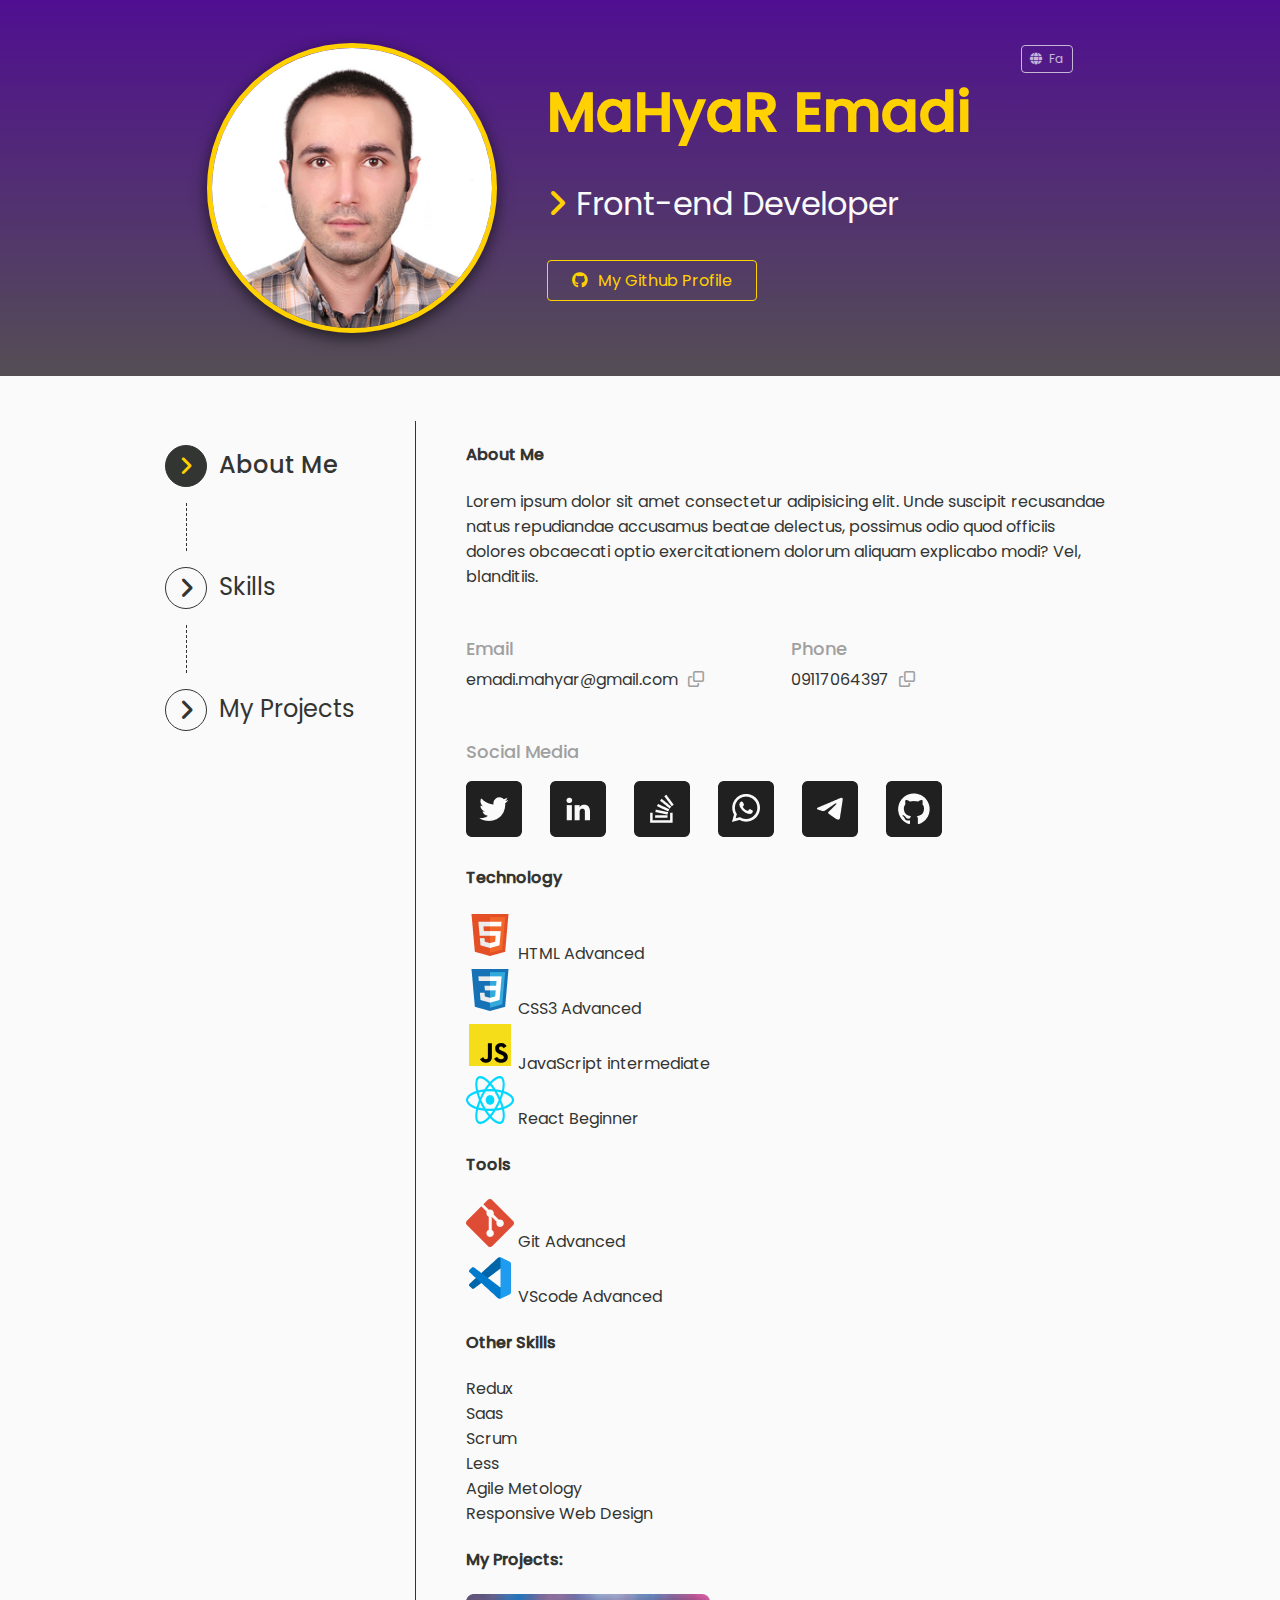
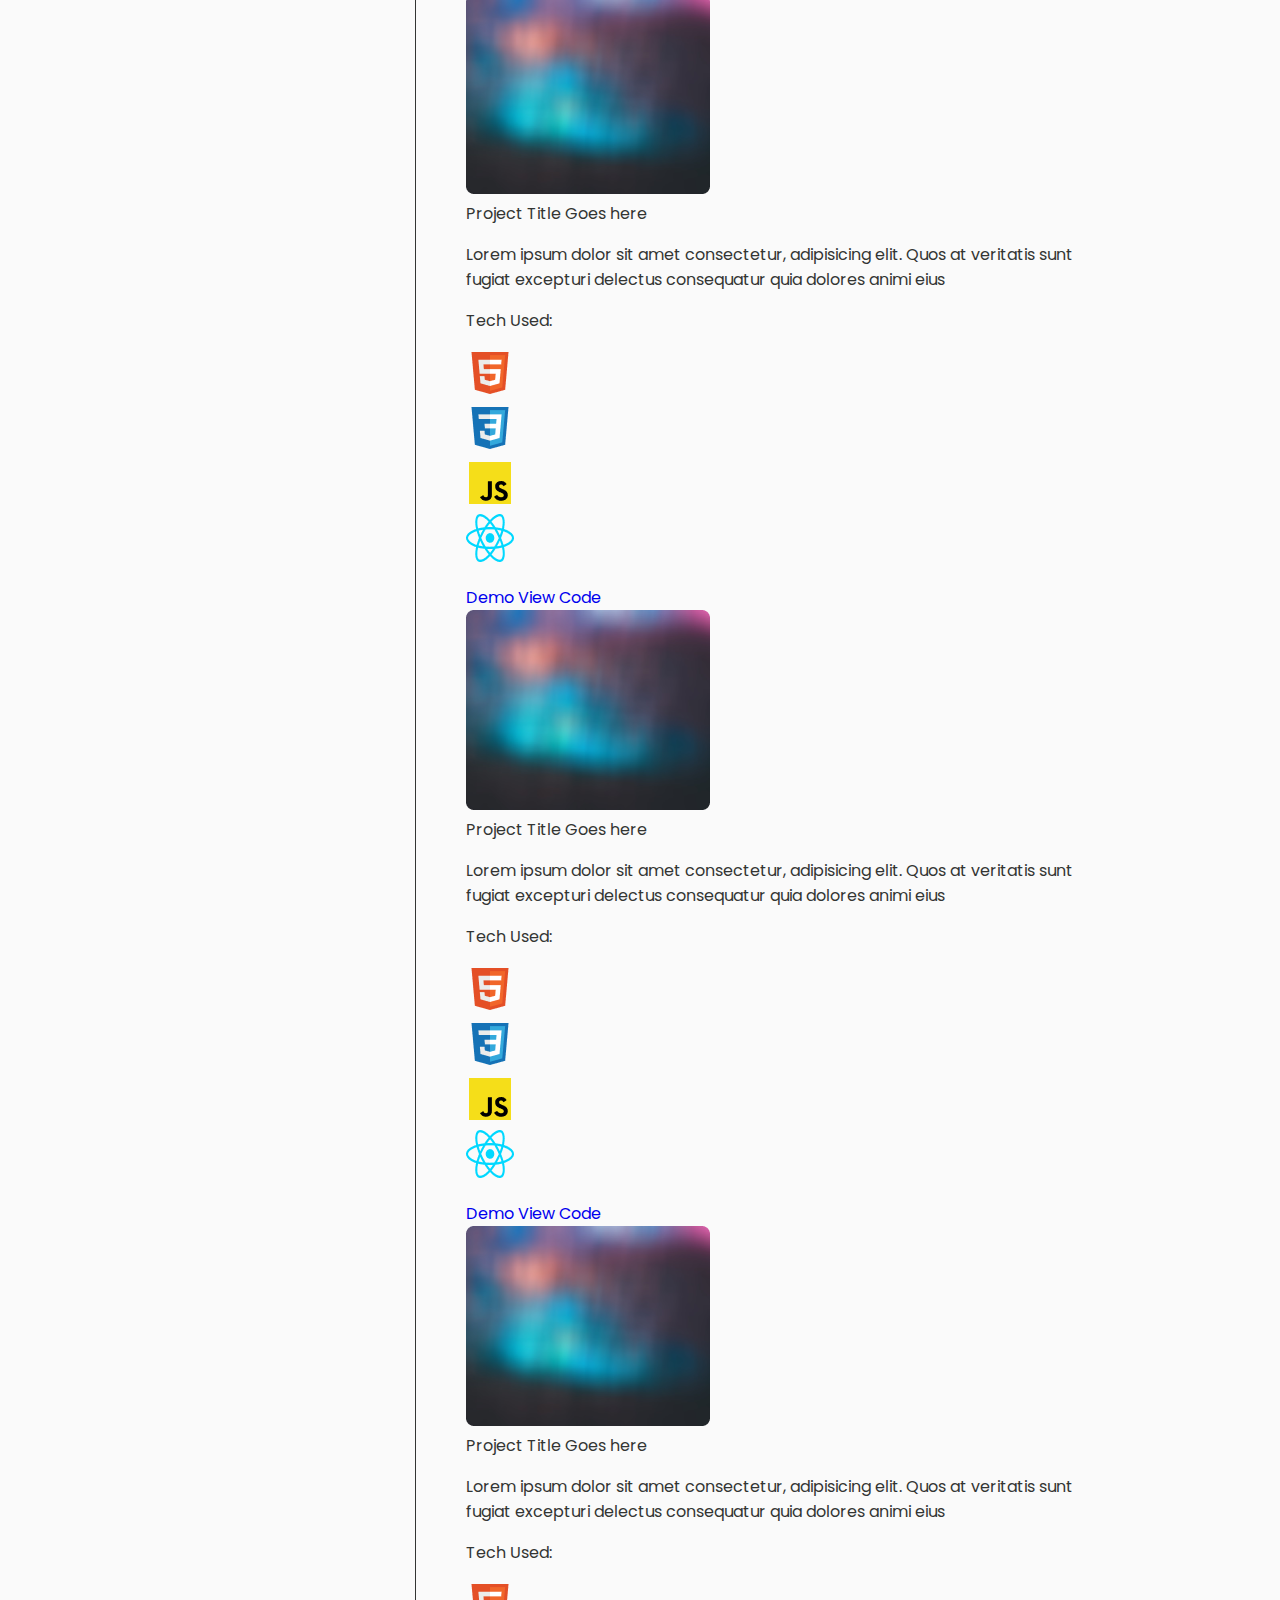
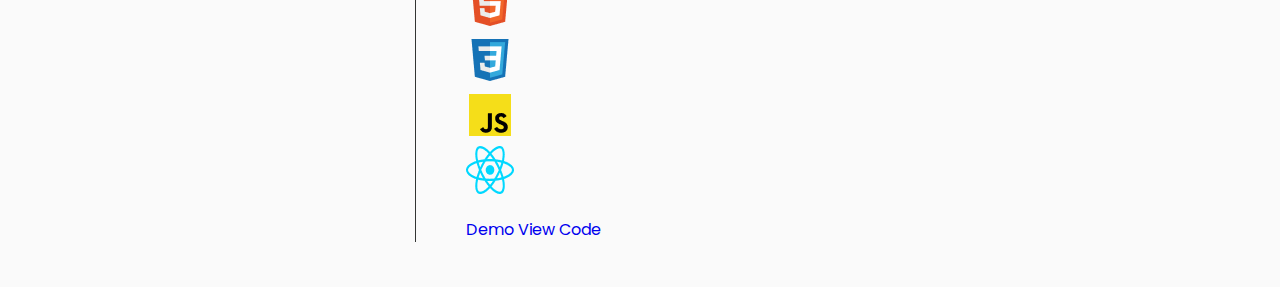
==== index.html @ dabb5ceb "HTML - CSS Training time until About Me" ====
<!DOCTYPE html>
<html lang="en">
  <head>
    <meta charset="UTF-8" />
    <meta name="viewport" content="width=device-width, initial-scale=1.0" />
    <title>MaHyaR Emadi</title>
    <link rel="shortcut icon" href="favicon.ico" type="image/x-icon" />
    <link rel="stylesheet" href="assets/css/style.css" />
    <link rel="stylesheet" href="assets/css/all.min.css" />
  </head>
  <body>
    <!-- Header -->
    <header class="header">
      <img src="assets/Mahyar Emadi.jpg" alt="MaHyaR Emadi" />
      <div class="title">
        <h1>MaHyaR Emadi</h1>
        <h2 class="position">
          <i class="fa-solid fa-angle-right"></i> Front-end Developer
        </h2>
        <a href="https://github.com/MaHyaR-Emadi" target="blank" class="button"
          ><i class="fa-brands fa-github"></i> My Github Profile</a
        >
      </div>
      <a href="fa.html" target="_parent" class="lang"
        ><i class="fa-solid fa-globe"></i> Fa</a
      >
    </header>

    <div class="container">
      <!-- NavBar -->
      <nav>
        <ul>
          <li class="active">
            <span class="marker"> <i class="fa-solid fa-angle-right"></i></span
            >About Me
          </li>
          <li>
            <span class="marker"> <i class="fa-solid fa-angle-right"></i></span
            >Skills
          </li>
          <li>
            <span class="marker"> <i class="fa-solid fa-angle-right"></i></span
            >My Projects
          </li>
        </ul>
      </nav>
      <div class="sections">
        <!-- About Me -->
        <section>
          <h4 id="about-me">About Me</h4>
          <p class="description paragraph">
            Lorem ipsum dolor sit amet consectetur adipisicing elit. Unde
            suscipit recusandae natus repudiandae accusamus beatae delectus,
            possimus odio quod officiis dolores obcaecati optio exercitationem
            dolorum aliquam explicabo modi? Vel, blanditiis.
          </p>

          <div class="contact">
            <div>
              <h5>Email</h5>
              <p>emadi.mahyar@gmail.com<i class="fa-regular fa-clone"></i></p>
            </div>
            <div>
              <h5>Phone</h5>
              <p>09117064397<i class="fa-regular fa-clone"></i></p>
            </div>
          </div>

          <h5>Social Media</h5>
          <ul class="socials">
            <li>
              <a href="#" target="_blank">
                <span class="twitter"></span>
              </a>
            </li>
            <li>
              <a href="#" target="_blank">
                <span class="linkedin"></span>
              </a>
            </li>
            <li>
              <a href="#" target="_blank">
                <span class="stackoverflow"></span>
              </a>
            </li>
            <li>
              <a href="#" target="_blank">
                <span class="whatsapp"></span>
              </a>
            </li>
            <li>
              <a href="#" target="_blank">
                <span class="telegram"></span>
              </a>
            </li>
            <li>
              <a href="#" target="_blank">
                <span class="github"></span>
              </a>
            </li>
          </ul>
        </section>

        <!-- Skills -->
        <section>
          <h4>Technology</h4>
          <ul>
            <li><img src="assets/Icons/Social/html.png" /> HTML Advanced</li>
            <li><img src="assets/Icons/Social/css.png" /> CSS3 Advanced</li>
            <li>
              <img src="assets/Icons/Social/js.png" /> JavaScript intermediate
            </li>
            <li><img src="assets/Icons/Social/react.png" /> React Beginner</li>
          </ul>

          <h4>Tools</h4>
          <ul>
            <li><img src="assets/Icons/Social/git.png" /> Git Advanced</li>
            <li>
              <img src="assets/Icons/Social/vscode.png" /> VScode Advanced
            </li>
          </ul>

          <h4>Other Skills</h4>
          <ul>
            <li>Redux</li>
            <li>Saas</li>
            <li>Scrum</li>
            <li>Less</li>
            <li>Agile Metology</li>
            <li>Responsive Web Design</li>
          </ul>
        </section>

        <!-- My Project -->
        <section>
          <h4>My Projects:</h4>
          <div>
            <img
              src="assets/Icons/Social/placeholder (1).png"
              alt="placeholder"
            />
            <div>Project Title Goes here</div>
            <p>
              Lorem ipsum dolor sit amet consectetur, adipisicing elit. Quos at
              veritatis sunt fugiat excepturi delectus consequatur quia dolores
              animi eius
            </p>
            Tech Used:
            <ul>
              <li><img src="assets/Icons/Social/html.png" alt="html" /></li>
              <li><img src="assets/Icons/Social/css.png" alt="css" /></li>
              <li><img src="assets/Icons/Social/js.png" alt="JavaScript" /></li>
              <li><img src="assets/Icons/Social/react.png" alt="React" /></li>
            </ul>
            <a href="#">Demo</a>
            <a href="#">View Code</a>
          </div>

          <div>
            <img
              src="assets/Icons/Social/placeholder (1).png"
              alt="placeholder"
            />
            <div>Project Title Goes here</div>
            <p>
              Lorem ipsum dolor sit amet consectetur, adipisicing elit. Quos at
              veritatis sunt fugiat excepturi delectus consequatur quia dolores
              animi eius
            </p>
            Tech Used:
            <ul>
              <li><img src="assets/Icons/Social/html.png" alt="html" /></li>
              <li><img src="assets/Icons/Social/css.png" alt="css" /></li>
              <li><img src="assets/Icons/Social/js.png" alt="JavaScript" /></li>
              <li><img src="assets/Icons/Social/react.png" alt="React" /></li>
            </ul>
            <a href="#">Demo</a>
            <a href="#">View Code</a>
          </div>

          <div>
            <img
              src="assets/Icons/Social/placeholder (1).png"
              alt="placeholder"
            />
            <div>Project Title Goes here</div>
            <p>
              Lorem ipsum dolor sit amet consectetur, adipisicing elit. Quos at
              veritatis sunt fugiat excepturi delectus consequatur quia dolores
              animi eius
            </p>
            Tech Used:
            <ul>
              <li><img src="assets/Icons/Social/html.png" alt="html" /></li>
              <li><img src="assets/Icons/Social/css.png" alt="css" /></li>
              <li><img src="assets/Icons/Social/js.png" alt="JavaScript" /></li>
              <li><img src="assets/Icons/Social/react.png" alt="React" /></li>
            </ul>
            <a href="#">Demo</a>
            <a href="#">View Code</a>
          </div>
        </section>
      </div>
    </div>
  </body>
</html>
---- assets/css/style.css ----
/* Globally */

@font-face {
  font-family: "Poppins";
  src: url("/assets/Fonts/WOFF/Poppins-Light.woff") format("woff"),
    url("/assets/Fonts/TTF/Poppins-Light.ttf") format("ttf");
  font-weight: 300;
}

@font-face {
  font-family: "Poppins";
  src: url("/assets/Fonts/WOFF/Poppins-Regular.woff") format("woff"),
    url("/assets/Fonts/TTF/Poppins-Regular.ttf") format("ttf");
  font-weight: 400;
}

@font-face {
  font-family: "Poppins";
  src: url("/assets/Fonts/WOFF/Poppins-Medium.woff") format("woff"),
    url("/assets/Fonts/TTF/Poppins-Medium.ttf") format("ttf");
  font-weight: 500;
}

* {
  font-family: "Poppins", sans-serif;
  box-sizing: border-box;
}

body {
  background-color: #fafafa;
  margin: 0px;
  color: #333533;
}

a {
  text-decoration: none;
}

h2 {
  font-weight: 400;
}

ul {
  list-style: none;
  padding: 0px;
}

h5 {
  margin-bottom: 5px;
  color: #a0a0a0;
  font-weight: 500;
  font-size: 18px;
}

/* Container */

.header,
.container {
  display: flex;
  justify-content: center;
  padding: 45px 0px;
}

/* Header */

.header {
  background-color: #333533;
  height: 376px;
  align-items: center;
  background: linear-gradient(
    180deg,
    rgb(80, 15, 145) 0%,
    rgb(84, 78, 84) 100%
  );
}

.header .title {
  margin: 0px 50px;
  transition: all 0.7s ease-in-out;
}

.header .title h1 {
  font-size: 56px;
  margin: 0px;
  line-height: 1;
  transition: all 0.7s ease-in-out;
}

.header .position {
  color: #fafafa;
  transition: all 0.7s ease-in-out;
  &:hover {
    color: #ffd100;
  }
  font-size: 32px;
  margin: 40px 0px;
}

@keyframes float {
  0% {
    box-shadow: 0 5px 15px 0px rgba(0, 0, 0, 0.6);
    transform: translatey(0px);
  }
  50% {
    box-shadow: 0 25px 15px 0px rgba(0, 0, 0, 0.2);
    transform: translatey(-20px);
  }
  100% {
    box-shadow: 0 5px 15px 0px rgba(0, 0, 0, 0.6);
    transform: translatey(0px);
  }
}

.header .position i,
.header .title h1,
.button,
.button i {
  color: #ffd100;
}

.button {
  border: 1px solid #ffd100;
  border-radius: 4px;
  padding: 8px 24px;
}

.button:hover,
.button:hover i {
  background-color: #ffd100;
  color: #333533;
}

.button i {
  margin-right: 6px;
}

.lang i {
  color: #fafafa;
}

.lang {
  color: #fafafa;
  border: 1px solid #fafafa;
  border-radius: 4px;
  padding: 4px 8px;
  font-size: 12px;
  opacity: 0.7;
  align-self: flex-start;
}

.lang:hover {
  opacity: 1;
}

.lang i {
  margin-right: 4px;
}

.header img {
  width: 290px;
  height: 290px;
  border: 5px #ffd100 solid;
  border-radius: 50%;
  overflow: hidden;
  box-shadow: 0 5px 15px 0px rgba(0, 0, 0, 0.6);
  transform: translatey(0px);
  animation: float 6s ease-in-out infinite;
  img {
    width: 100%;
    height: auto;
  }
}

/* Nav Bar */

nav {
  width: 250px;
  font-size: 24px;
}

nav ul li {
  cursor: pointer;
}

nav ul li .marker {
  width: 42px;
  height: 42px;
  line-height: 42px;
  border: 1px solid #333533;
  border-radius: 50%;
  display: inline-block;
  text-align: center;
  vertical-align: middle;
  margin-right: 12px;
}

nav ul li.active .marker,
nav ul li:hover .marker {
  background-color: #333533;
  color: #ffd100;
  font-size: 22px;
}

nav li.active {
  font-weight: 500;
}

nav ul li:not(:last-child)::after {
  content: "";
  display: block;
  height: 48px;
  border-left: 1px dashed #333533;
  margin: 16px 0px 16px 21px;
}

/* Section */

.sections {
  width: 700px;
  border-left: 1px solid #333533;
  padding-left: 50px;
}

.contact {
  display: flex;
}

.contact div {
  width: 50%;
}

.contact p {
  margin-top: 0;
}

.contact p i {
  margin-left: 10px;
  font-size: 16px;
  color: #a0a0a0;
  cursor: pointer;
}

.contact p i:hover {
  color: #333533;
}

.socials li {
  display: inline-block;
  margin-right: 24px;
}

.socials li a span {
  display: inline-block;
  width: 56px;
  height: 56px;
}

.socials li span.linkedin {
  background-image: url("../Icons/Social/linkedin.png");
}

.socials li:hover span.linkedin {
  background-image: url("../Icons/Social/linkedin-hover.png");
}

.socials li span.twitter {
  background-image: url("../Icons/Social/twitter.png");
}

.socials li:hover span.twitter {
  background-image: url("../Icons/Social/twitter-hover.png");
}

.socials li span.stackoverflow {
  background-image: url("../Icons/Social/stackoverflow.png");
}

.socials li:hover span.stackoverflow {
  background-image: url("../Icons/Social/stackoverflow-hover.png");
}

.socials li span.whatsapp {
  background-image: url("../Icons/Social/whatsapp.png");
}

.socials li:hover span.whatsapp {
  background-image: url("../Icons/Social/whatsapp-hover.png");
}

.socials li span.telegram {
  background-image: url("../Icons/Social/telegram.png");
}

.socials li:hover span.telegram {
  background-image: url("../Icons/Social/telegram-hover.png");
}

.socials li span.github {
background-image: url("../Icons/Social/github.png");
}

.socials li:hover span.github {
  background-image: url("../Icons/Social/github-hover.png");
}
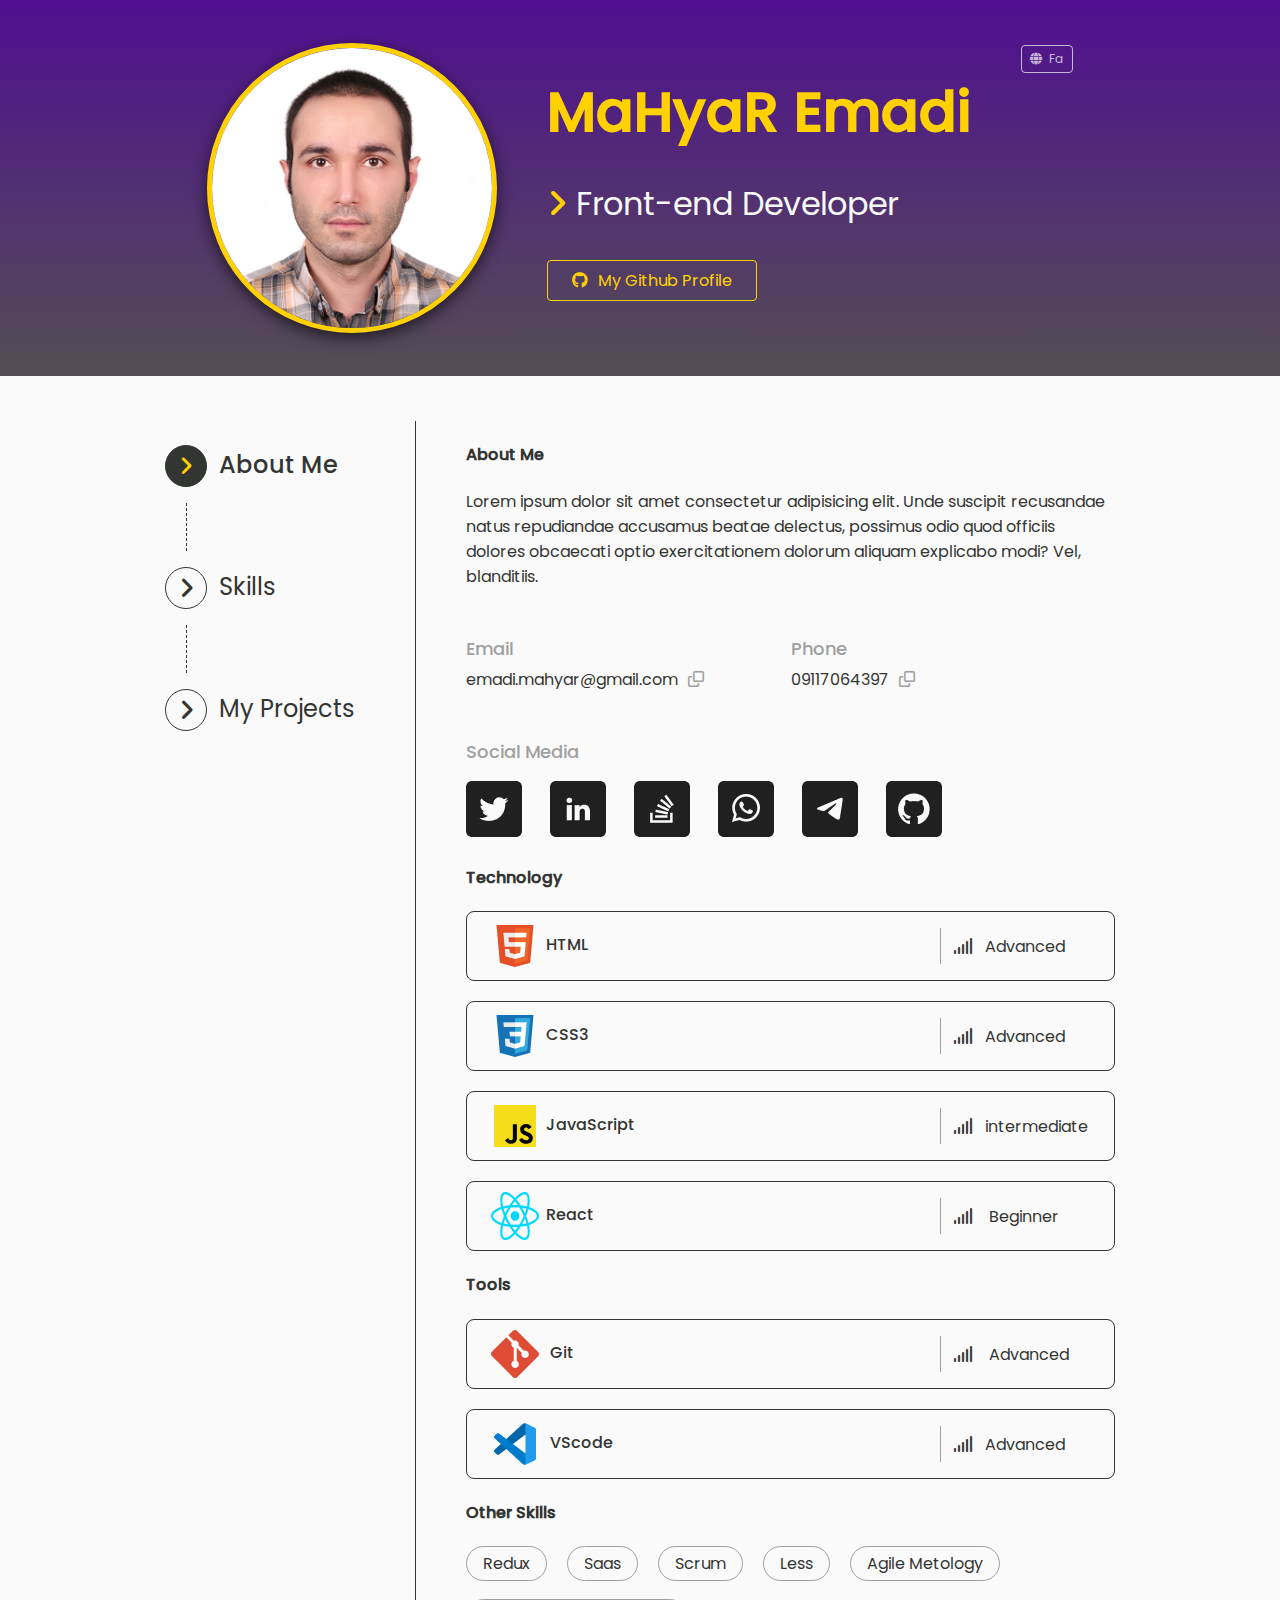
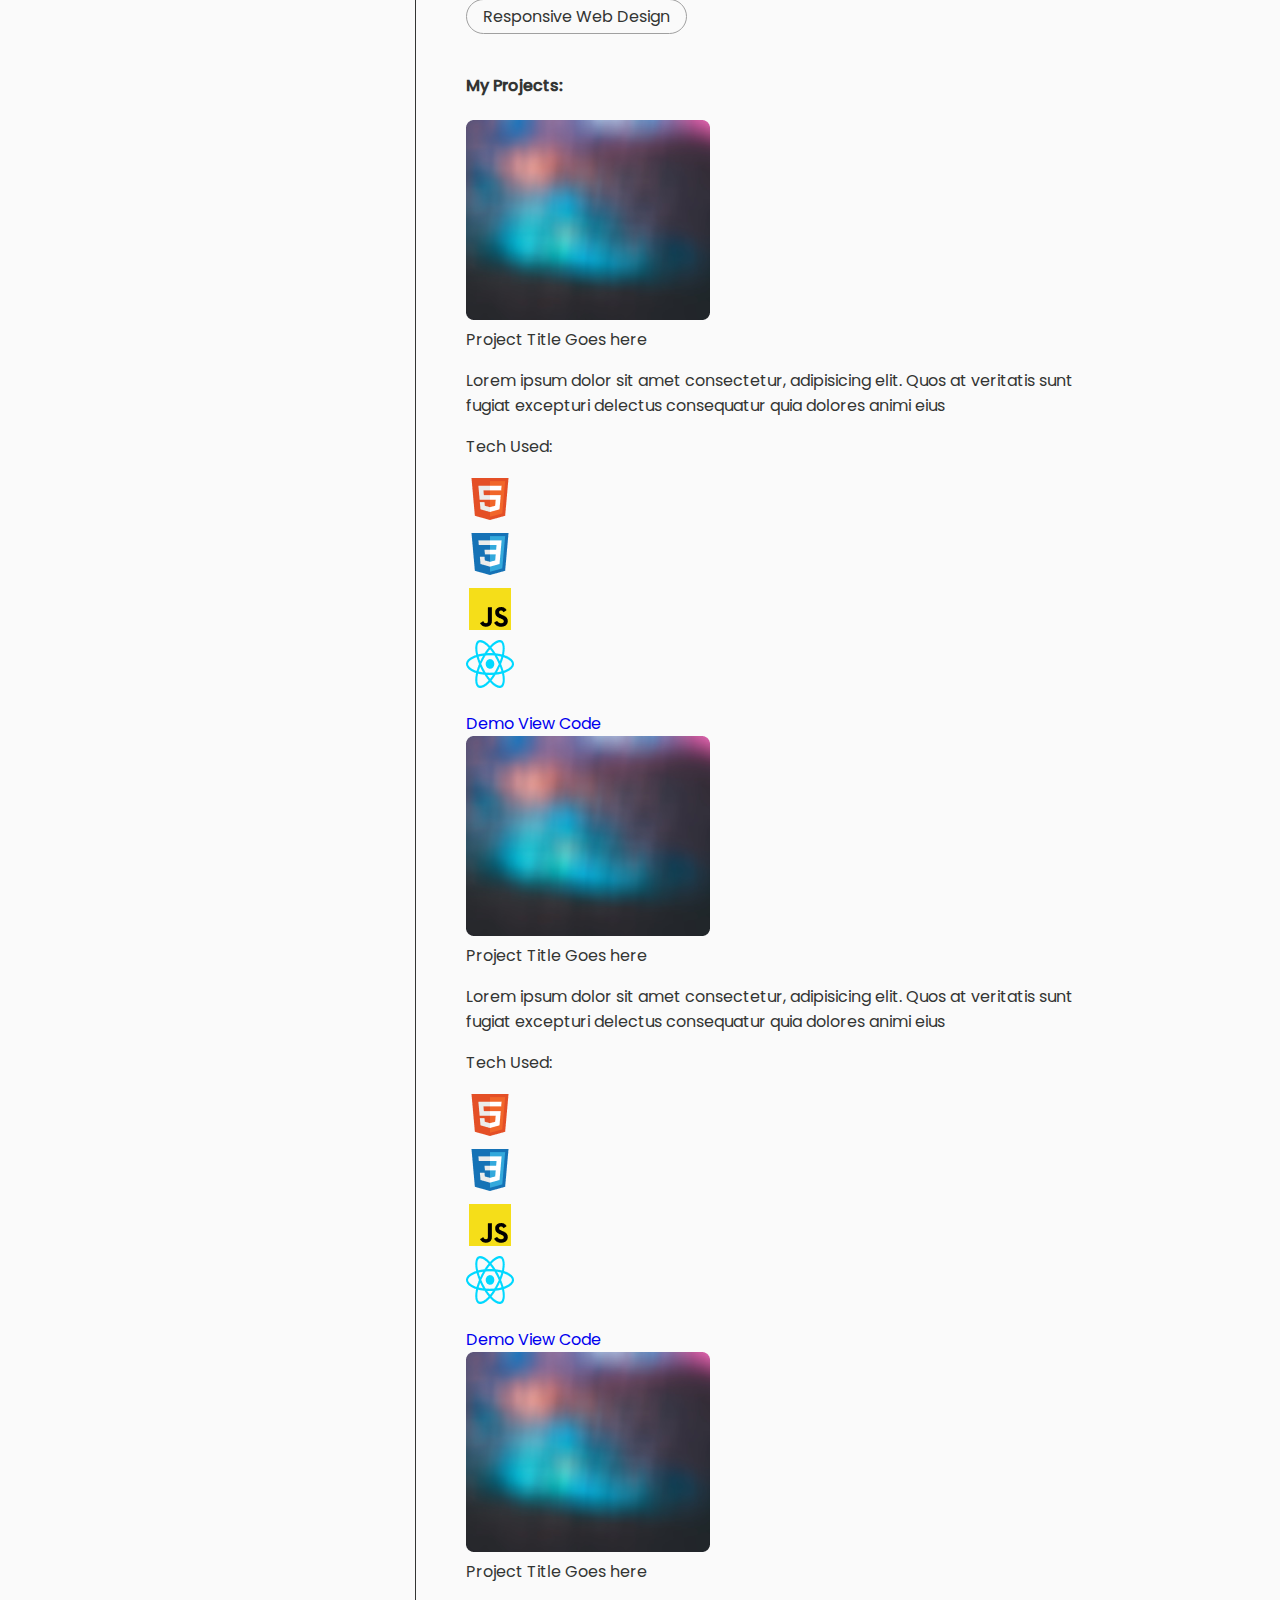
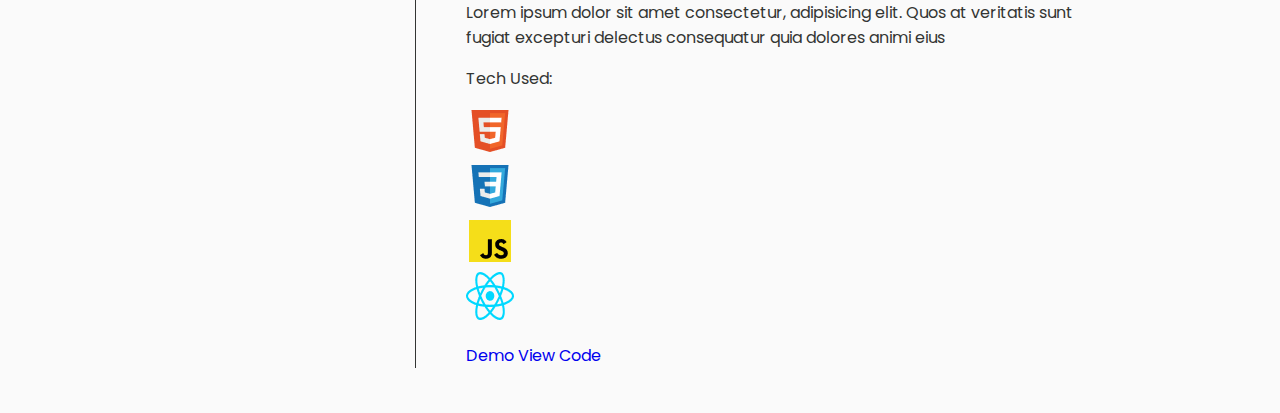
==== commit f2ef1f7c: "Page Skills Done" ====
--- a/index.html
+++ b/index.html
@@ -104,25 +104,58 @@
         <!-- Skills -->
         <section>
           <h4>Technology</h4>
-          <ul>
-            <li><img src="assets/Icons/Social/html.png" /> HTML Advanced</li>
-            <li><img src="assets/Icons/Social/css.png" /> CSS3 Advanced</li>
-            <li>
-              <img src="assets/Icons/Social/js.png" /> JavaScript intermediate
-            </li>
-            <li><img src="assets/Icons/Social/react.png" /> React Beginner</li>
+          <ul class="Skills">
+            <li>
+              <span class="title"
+                ><img src="assets/Icons/Social/html.png" />HTML</span
+              ><span class="tech"
+                ><i class="fa-solid fa-signal"></i>Advanced</span
+              >
+            </li>
+            <li>
+              <span class="title"
+                ><img src="assets/Icons/Social/css.png" />CSS3</span
+              ><span class="tech"
+                ><i class="fa-solid fa-signal"></i>Advanced</span
+              >
+            </li>
+            <li>
+              <span class="title"
+                ><img src="assets/Icons/Social/js.png" />JavaScript</span
+              ><span class="tech">
+                <i class="fa-solid fa-signal"></i>intermediate
+              </span>
+            </li>
+            <li>
+              <span class="title"
+                ><img src="assets/Icons/Social/react.png" />React</span
+              ><span class="tech"
+                ><i class="fa-solid fa-signal"></i> Beginner</span
+              >
+            </li>
           </ul>
 
           <h4>Tools</h4>
-          <ul>
-            <li><img src="assets/Icons/Social/git.png" /> Git Advanced</li>
-            <li>
-              <img src="assets/Icons/Social/vscode.png" /> VScode Advanced
+          <ul class="Skills">
+            <li>
+              <span class="title"
+                ><img src="assets/Icons/Social/git.png" /> Git</span
+              ><span class="tech"
+                ><i class="fa-solid fa-signal"></i> Advanced
+              </span>
+            </li>
+            <li>
+              <span class="title"
+                ><img src="assets/Icons/Social/vscode.png" /> VScode</span
+              >
+              <span class="tech"
+                ><i class="fa-solid fa-signal"></i>Advanced</span
+              >
             </li>
           </ul>
 
           <h4>Other Skills</h4>
-          <ul>
+          <ul class="other-skills">
             <li>Redux</li>
             <li>Saas</li>
             <li>Scrum</li>
--- a/assets/css/style.css
+++ b/assets/css/style.css
@@ -76,24 +76,41 @@
 
 .header .title {
   margin: 0px 50px;
-  transition: all 0.7s ease-in-out;
+  /* transition: all 0.7s ease-in-out; */
+}
+
+@keyframes scaletitle {
+  0% {
+    font-size: 32px;
+  }
+}
+@keyframes scaleposition {
+  0% {
+    font-size: 10px;
+  }
 }
 
 .header .title h1 {
   font-size: 56px;
   margin: 0px;
   line-height: 1;
-  transition: all 0.7s ease-in-out;
+  animation: scaletitle 0.6s ease-in-out;
+  /* transition: all 0.7s ease-in-out; */
 }
 
 .header .position {
   color: #fafafa;
+  animation: scaleposition 0.6s ease-in-out;
   transition: all 0.7s ease-in-out;
-  &:hover {
+  /* &:hover {
     color: #ffd100;
-  }
+  } */
   font-size: 32px;
   margin: 40px 0px;
+}
+
+.header .position:hover {
+  color: #ffd100;
 }
 
 @keyframes float {
@@ -161,14 +178,9 @@
   height: 290px;
   border: 5px #ffd100 solid;
   border-radius: 50%;
-  overflow: hidden;
   box-shadow: 0 5px 15px 0px rgba(0, 0, 0, 0.6);
   transform: translatey(0px);
   animation: float 6s ease-in-out infinite;
-  img {
-    width: 100%;
-    height: auto;
-  }
 }
 
 /* Nav Bar */
@@ -296,9 +308,51 @@
 }
 
 .socials li span.github {
-background-image: url("../Icons/Social/github.png");
+  background-image: url("../Icons/Social/github.png");
 }
 
 .socials li:hover span.github {
   background-image: url("../Icons/Social/github-hover.png");
+}
+
+.Skills li {
+  display: flex;
+  justify-content: space-between;
+  align-items: center;
+  border: 1px solid #333533;
+  border-radius: 8px;
+  margin-bottom: 20px;
+  padding: 10px 24px;
+}
+
+/* .Skills li span {
+  display: flex;
+  align-items: center;
+} */
+
+.Skills li img {
+  vertical-align: middle;
+  margin-right: 7px;
+}
+
+.Skills .title {
+  font-weight: 500;
+}
+
+.Skills li i {
+  padding: 10px 12px;
+  border-left: 1px solid #a0a0a0;
+}
+
+.Skills .tech {
+  width: 150px;
+  height: 36px;
+}
+
+.other-skills li {
+  border: 1px solid #a0a0a0;
+  border-radius: 24px;
+  display: inline-block;
+  padding: 4px 16px;
+  margin: 0px 16px 18px 0px;
 }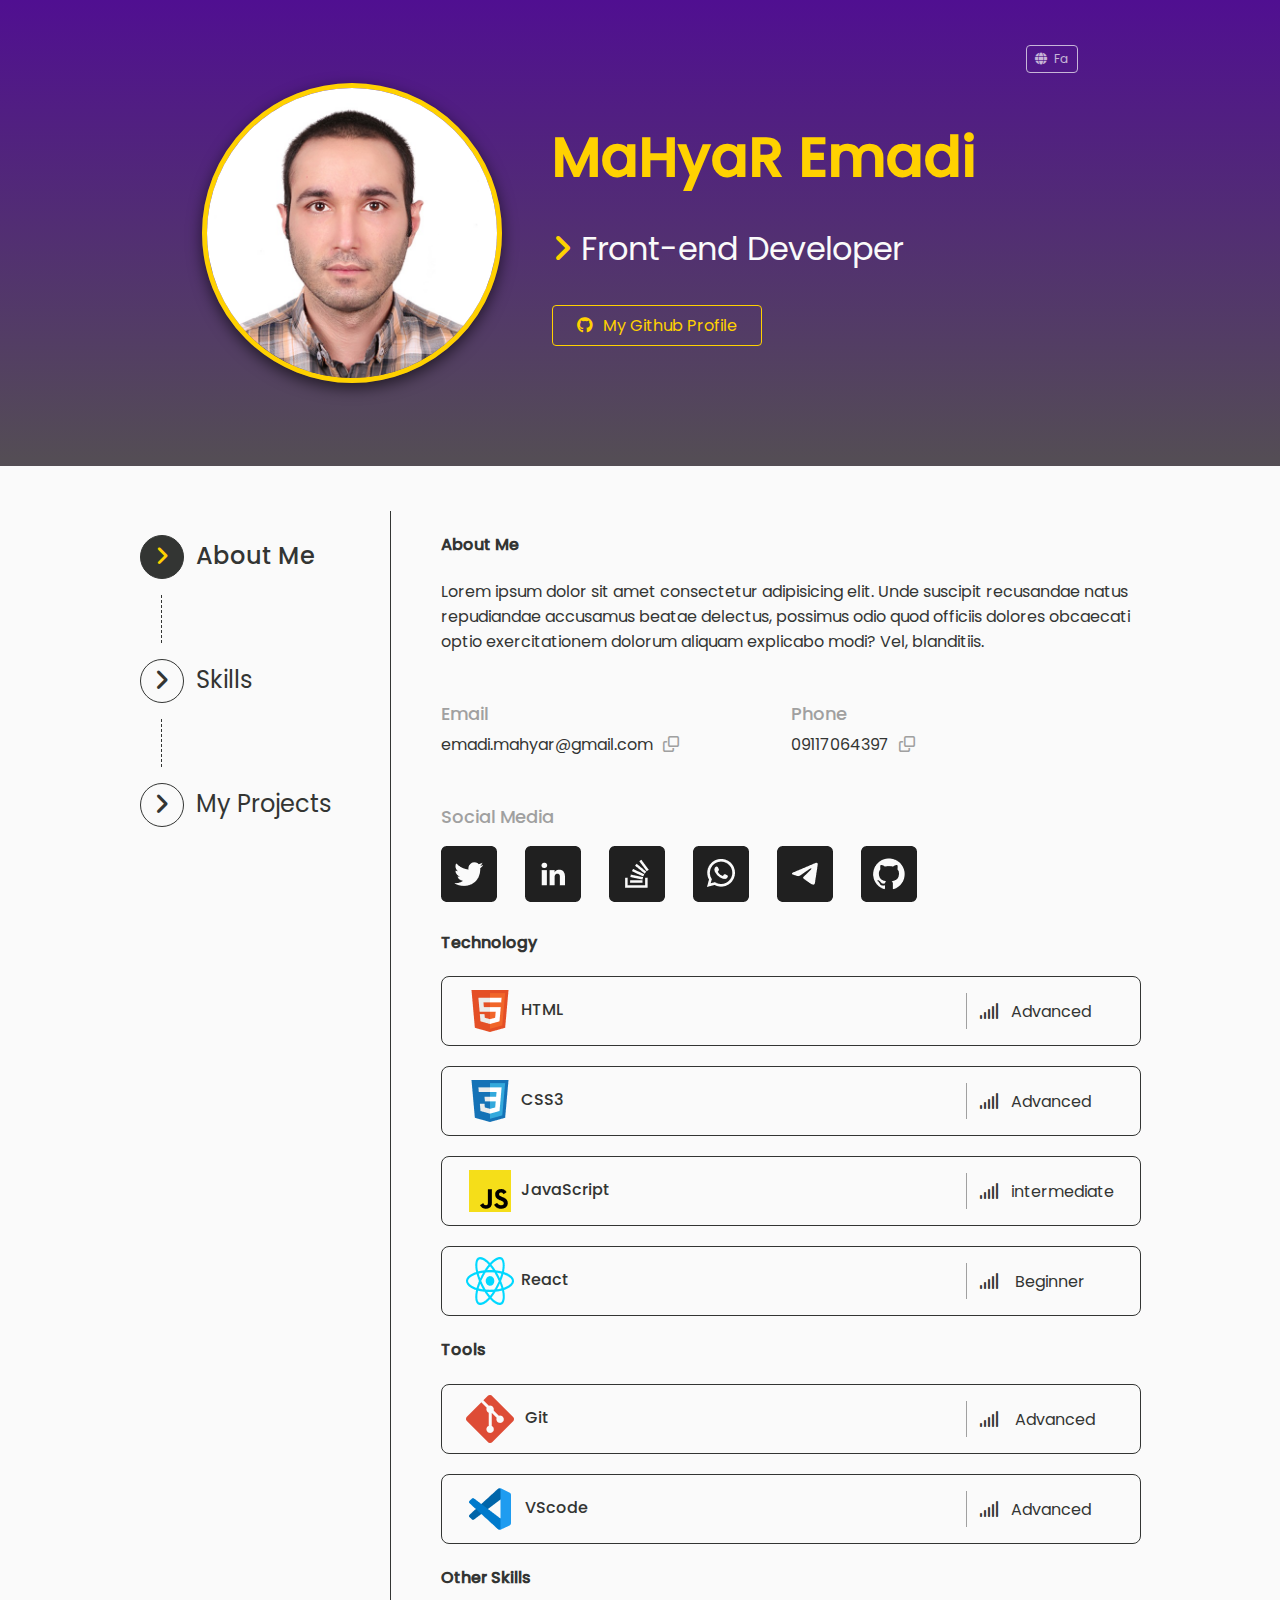
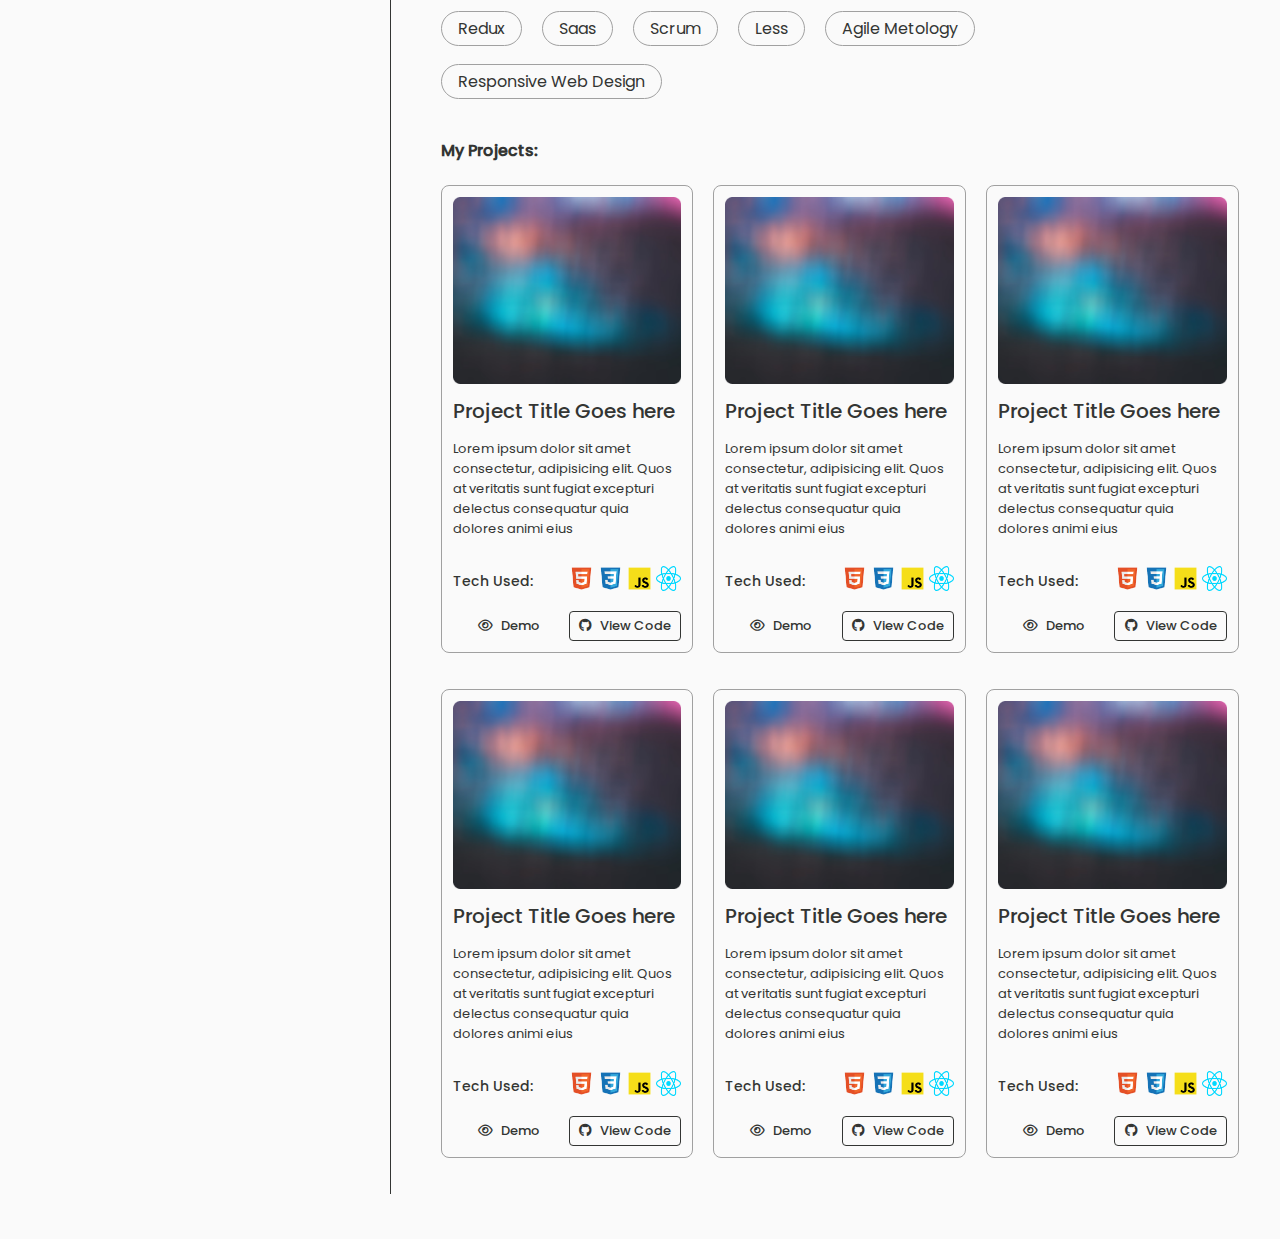
==== commit a52b033a: "section of my project was implemented in the portfolio" ====
--- a/index.html
+++ b/index.html
@@ -166,73 +166,178 @@
         </section>
 
         <!-- My Project -->
-        <section>
+        <section class="width-section">
           <h4>My Projects:</h4>
-          <div>
-            <img
-              src="assets/Icons/Social/placeholder (1).png"
-              alt="placeholder"
-            />
-            <div>Project Title Goes here</div>
-            <p>
-              Lorem ipsum dolor sit amet consectetur, adipisicing elit. Quos at
-              veritatis sunt fugiat excepturi delectus consequatur quia dolores
-              animi eius
-            </p>
-            Tech Used:
-            <ul>
-              <li><img src="assets/Icons/Social/html.png" alt="html" /></li>
-              <li><img src="assets/Icons/Social/css.png" alt="css" /></li>
-              <li><img src="assets/Icons/Social/js.png" alt="JavaScript" /></li>
-              <li><img src="assets/Icons/Social/react.png" alt="React" /></li>
-            </ul>
-            <a href="#">Demo</a>
-            <a href="#">View Code</a>
-          </div>
-
-          <div>
-            <img
-              src="assets/Icons/Social/placeholder (1).png"
-              alt="placeholder"
-            />
-            <div>Project Title Goes here</div>
-            <p>
-              Lorem ipsum dolor sit amet consectetur, adipisicing elit. Quos at
-              veritatis sunt fugiat excepturi delectus consequatur quia dolores
-              animi eius
-            </p>
-            Tech Used:
-            <ul>
-              <li><img src="assets/Icons/Social/html.png" alt="html" /></li>
-              <li><img src="assets/Icons/Social/css.png" alt="css" /></li>
-              <li><img src="assets/Icons/Social/js.png" alt="JavaScript" /></li>
-              <li><img src="assets/Icons/Social/react.png" alt="React" /></li>
-            </ul>
-            <a href="#">Demo</a>
-            <a href="#">View Code</a>
-          </div>
-
-          <div>
-            <img
-              src="assets/Icons/Social/placeholder (1).png"
-              alt="placeholder"
-            />
-            <div>Project Title Goes here</div>
-            <p>
-              Lorem ipsum dolor sit amet consectetur, adipisicing elit. Quos at
-              veritatis sunt fugiat excepturi delectus consequatur quia dolores
-              animi eius
-            </p>
-            Tech Used:
-            <ul>
-              <li><img src="assets/Icons/Social/html.png" alt="html" /></li>
-              <li><img src="assets/Icons/Social/css.png" alt="css" /></li>
-              <li><img src="assets/Icons/Social/js.png" alt="JavaScript" /></li>
-              <li><img src="assets/Icons/Social/react.png" alt="React" /></li>
-            </ul>
-            <a href="#">Demo</a>
-            <a href="#">View Code</a>
-          </div>
+          <div class="projects">
+          <div class="project">
+            <img
+              src="assets/Icons/Social/placeholder (1).png"
+              alt="placeholder"
+            />
+            <h6 class="title">Project Title Goes here</h6>
+            <p class="description">
+              Lorem ipsum dolor sit amet consectetur, adipisicing elit. Quos at
+              veritatis sunt fugiat excepturi delectus consequatur quia dolores
+              animi eius
+            </p>
+            <div class="tech">
+              Tech Used:
+              <ul>
+                <li><img src="assets/Icons/Social/html.png" alt="html" /></li>
+                <li><img src="assets/Icons/Social/css.png" alt="css" /></li>
+                <li>
+                  <img src="assets/Icons/Social/js.png" alt="JavaScript" />
+                </li>
+                <li><img src="assets/Icons/Social/react.png" alt="React" /></li>
+              </ul>
+            </div>
+            <div class="buttons">
+              <a href="#" class="box-button"><i class="fa-regular fa-eye"></i> Demo</a>
+              <a href="#" class="box-button"><i class="fa-brands fa-github"></i> View Code</a>
+            </div>
+          </div>
+
+          <div class="project">
+            <img
+              src="assets/Icons/Social/placeholder (1).png"
+              alt="placeholder"
+            />
+            <h6 class="title">Project Title Goes here</h6>
+            <p class="description">
+              Lorem ipsum dolor sit amet consectetur, adipisicing elit. Quos at
+              veritatis sunt fugiat excepturi delectus consequatur quia dolores
+              animi eius
+            </p>
+            <div class="tech">
+              Tech Used:
+              <ul>
+                <li><img src="assets/Icons/Social/html.png" alt="html" /></li>
+                <li><img src="assets/Icons/Social/css.png" alt="css" /></li>
+                <li>
+                  <img src="assets/Icons/Social/js.png" alt="JavaScript" />
+                </li>
+                <li><img src="assets/Icons/Social/react.png" alt="React" /></li>
+              </ul>
+            </div>
+            <div class="buttons">
+              <a href="#" class="box-button"><i class="fa-regular fa-eye"></i> Demo</a>
+              <a href="#" class="box-button"><i class="fa-brands fa-github"></i> View Code</a>
+            </div>
+          </div>
+          
+          <div class="project">
+            <img
+              src="assets/Icons/Social/placeholder (1).png"
+              alt="placeholder"
+            />
+            <h6 class="title">Project Title Goes here</h6>
+            <p class="description">
+              Lorem ipsum dolor sit amet consectetur, adipisicing elit. Quos at
+              veritatis sunt fugiat excepturi delectus consequatur quia dolores
+              animi eius
+            </p>
+            <div class="tech">
+              Tech Used:
+              <ul>
+                <li><img src="assets/Icons/Social/html.png" alt="html" /></li>
+                <li><img src="assets/Icons/Social/css.png" alt="css" /></li>
+                <li>
+                  <img src="assets/Icons/Social/js.png" alt="JavaScript" />
+                </li>
+                <li><img src="assets/Icons/Social/react.png" alt="React" /></li>
+              </ul>
+            </div>
+            <div class="buttons">
+              <a href="#" class="box-button"><i class="fa-regular fa-eye"></i> Demo</a>
+              <a href="#" class="box-button"><i class="fa-brands fa-github"></i> View Code</a>
+            </div>
+          </div>
+
+          <div class="project">
+            <img
+              src="assets/Icons/Social/placeholder (1).png"
+              alt="placeholder"
+            />
+            <h6 class="title">Project Title Goes here</h6>
+            <p class="description">
+              Lorem ipsum dolor sit amet consectetur, adipisicing elit. Quos at
+              veritatis sunt fugiat excepturi delectus consequatur quia dolores
+              animi eius
+            </p>
+            <div class="tech">
+              Tech Used:
+              <ul>
+                <li><img src="assets/Icons/Social/html.png" alt="html" /></li>
+                <li><img src="assets/Icons/Social/css.png" alt="css" /></li>
+                <li>
+                  <img src="assets/Icons/Social/js.png" alt="JavaScript" />
+                </li>
+                <li><img src="assets/Icons/Social/react.png" alt="React" /></li>
+              </ul>
+            </div>
+            <div class="buttons">
+              <a href="#" class="box-button"><i class="fa-regular fa-eye"></i> Demo</a>
+              <a href="#" class="box-button"><i class="fa-brands fa-github"></i> View Code</a>
+            </div>
+          </div>
+
+          <div class="project">
+            <img
+              src="assets/Icons/Social/placeholder (1).png"
+              alt="placeholder"
+            />
+            <h6 class="title">Project Title Goes here</h6>
+            <p class="description">
+              Lorem ipsum dolor sit amet consectetur, adipisicing elit. Quos at
+              veritatis sunt fugiat excepturi delectus consequatur quia dolores
+              animi eius
+            </p>
+            <div class="tech">
+              Tech Used:
+              <ul>
+                <li><img src="assets/Icons/Social/html.png" alt="html" /></li>
+                <li><img src="assets/Icons/Social/css.png" alt="css" /></li>
+                <li>
+                  <img src="assets/Icons/Social/js.png" alt="JavaScript" />
+                </li>
+                <li><img src="assets/Icons/Social/react.png" alt="React" /></li>
+              </ul>
+            </div>
+            <div class="buttons">
+              <a href="#" class="box-button"><i class="fa-regular fa-eye"></i> Demo</a>
+              <a href="#" class="box-button"><i class="fa-brands fa-github"></i> View Code</a>
+            </div>
+          </div>
+          
+          <div class="project">
+            <img
+              src="assets/Icons/Social/placeholder (1).png"
+              alt="placeholder"
+            />
+            <h6 class="title">Project Title Goes here</h6>
+            <p class="description">
+              Lorem ipsum dolor sit amet consectetur, adipisicing elit. Quos at
+              veritatis sunt fugiat excepturi delectus consequatur quia dolores
+              animi eius
+            </p>
+            <div class="tech">
+              Tech Used:
+              <ul>
+                <li><img src="assets/Icons/Social/html.png" alt="html" /></li>
+                <li><img src="assets/Icons/Social/css.png" alt="css" /></li>
+                <li>
+                  <img src="assets/Icons/Social/js.png" alt="JavaScript" />
+                </li>
+                <li><img src="assets/Icons/Social/react.png" alt="React" /></li>
+              </ul>
+            </div>
+            <div class="buttons">
+              <a href="#" class="box-button"><i class="fa-regular fa-eye"></i> Demo</a>
+              <a href="#" class="box-button"><i class="fa-brands fa-github"></i> View Code</a>
+            </div>
+          </div>
+          
+        </div>
         </section>
       </div>
     </div>
--- a/assets/css/style.css
+++ b/assets/css/style.css
@@ -23,7 +23,8 @@
 
 * {
   font-family: "Poppins", sans-serif;
-  box-sizing: border-box;
+  /* box-sizing: border-box; */
+  transition: all 0.2s;
 }
 
 body {
@@ -38,6 +39,10 @@
 
 h2 {
   font-weight: 400;
+}
+
+h6 {
+  margin: 0;
 }
 
 ul {
@@ -107,6 +112,10 @@
   } */
   font-size: 32px;
   margin: 40px 0px;
+}
+
+.header .position i {
+  transition: none;
 }
 
 .header .position:hover {
@@ -233,6 +242,10 @@
   padding-left: 50px;
 }
 
+.width-section {
+  width: 880px;
+}
+
 .contact {
   display: flex;
 }
@@ -355,4 +368,85 @@
   display: inline-block;
   padding: 4px 16px;
   margin: 0px 16px 18px 0px;
-}+}
+
+.project {
+  border: 1px solid #a0a0a0;
+  border-radius: 8px;
+  padding: 11px;
+  width: 26%;
+  display: flex;
+  flex-direction: column;
+}
+
+.project .title {
+  font-weight: 500;
+  font-size: 20px;
+  margin-top: 12px;
+}
+
+.project .description {
+  font-size: 13px;
+}
+
+.width-section .tech {
+  display: flex;
+  justify-content: space-between;
+  align-items: center;
+  font-size: 14px;
+  font-weight: 500;
+}
+
+.width-section .tech ul li {
+  display: inline-block;
+}
+
+.width-section .tech ul li img {
+  width: 25px;
+}
+
+.projects {
+  display: flex;
+  flex-wrap: wrap;
+}
+
+.project {
+  margin-bottom: 36px;
+}
+
+.project:not(:last-child) {
+  margin-right: 20px;
+}
+
+.project .buttons {
+  display: flex;
+}
+
+.project .buttons a {
+  width: 50%;
+  color: #333533;
+  font-size: 13px;
+  font-weight: 500;
+  padding: 4px 8px;
+  border-radius: 4px;
+  text-align: center;
+  border: 1px solid transparent;
+}
+
+.project .buttons a:last-child,
+.project .buttons a:hover:first-child {
+  border: 1px solid #333533;
+}
+
+.project .buttons a:last-child {
+  margin-left: 4px;
+}
+
+.project .buttons a:hover:last-child {
+  color: #fafafa;
+  background-color: #333533;
+}
+
+.project .buttons a i {
+  margin-right: 5px;
+}
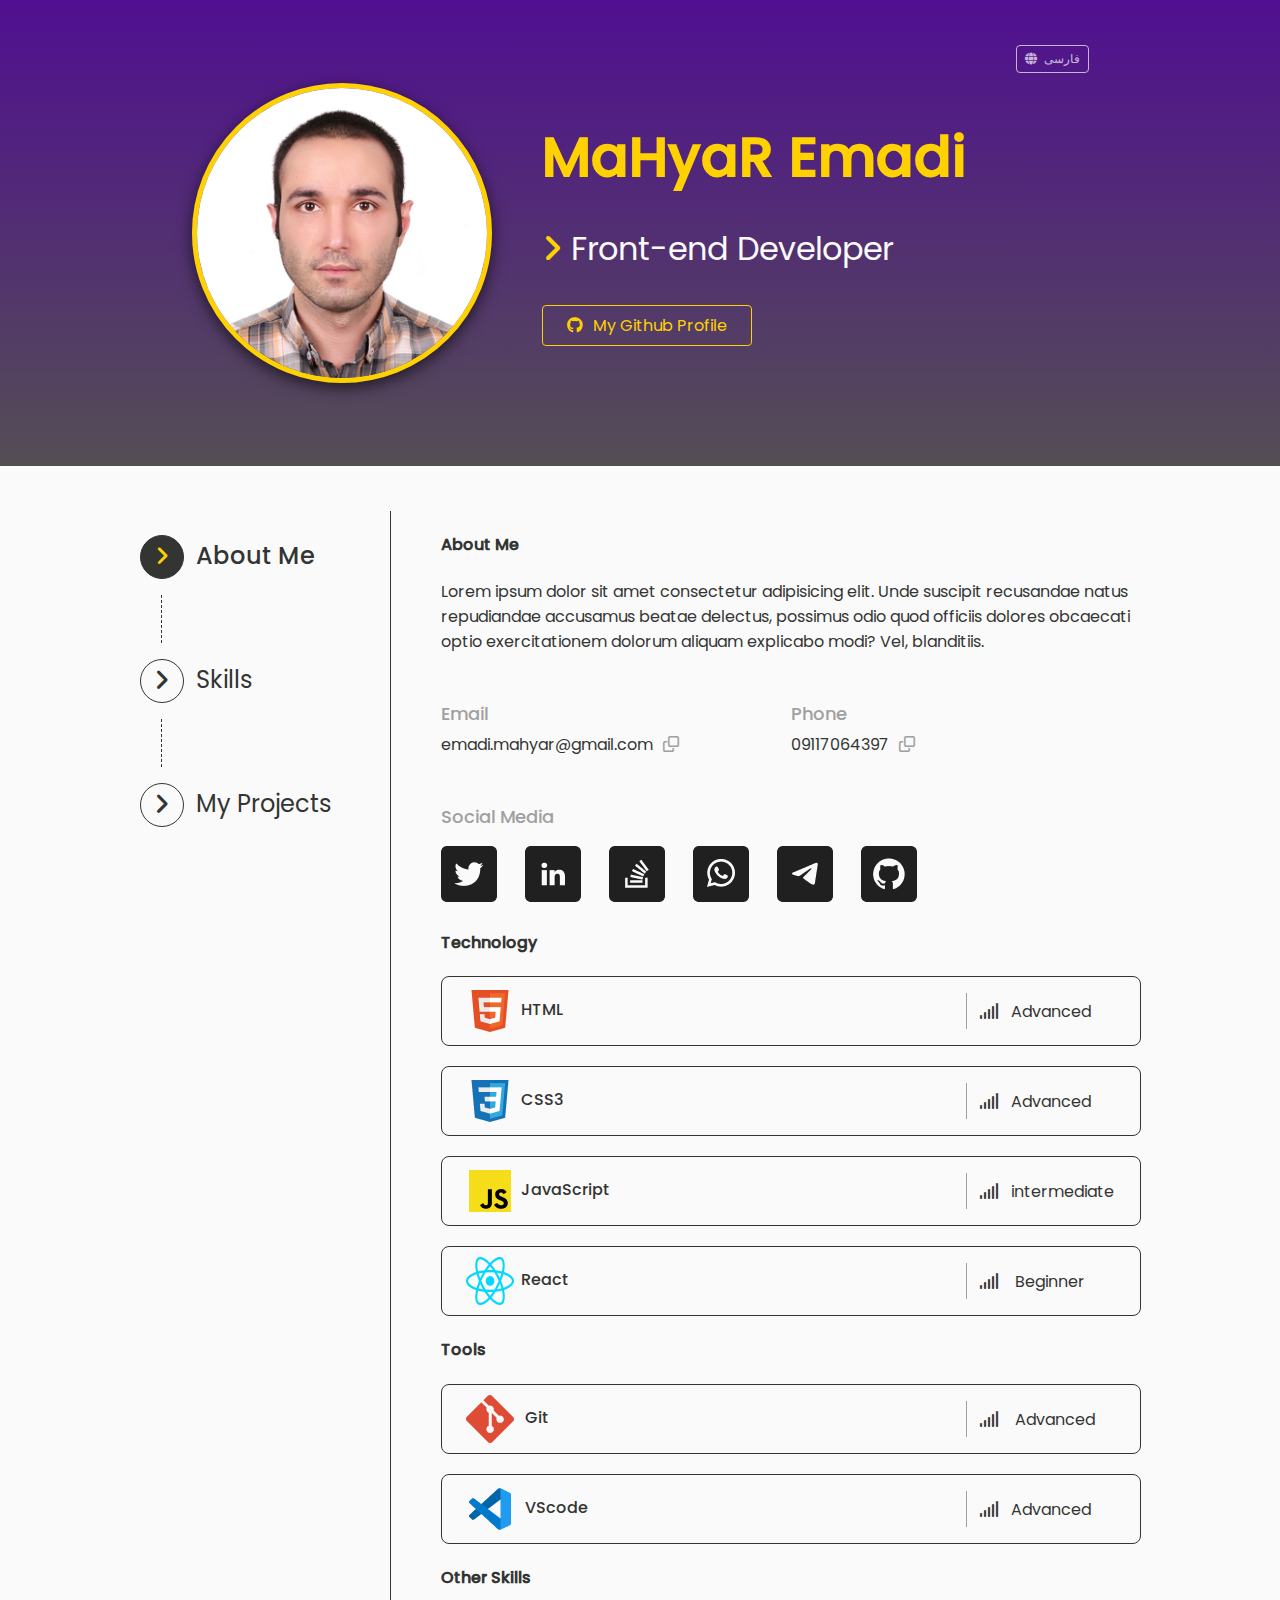
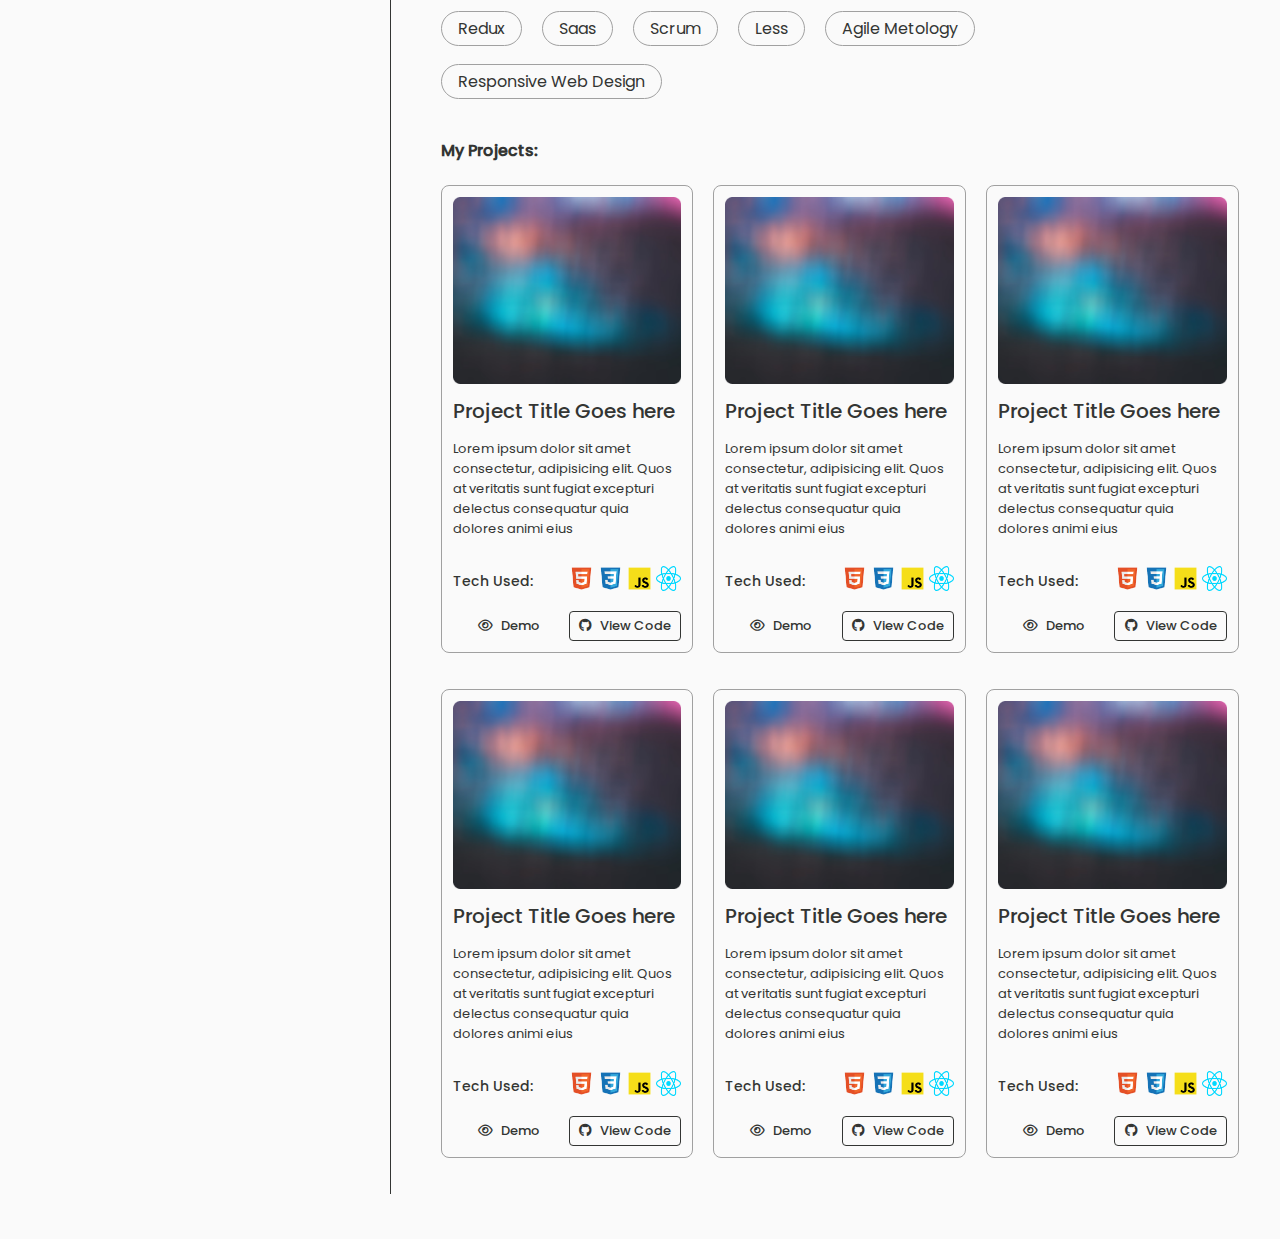
==== commit 08a4beaa: "complete the structure ( farsi version )" ====
--- a/index.html
+++ b/index.html
@@ -1,345 +1,499 @@
+<!-- @format -->
+
 <!DOCTYPE html>
 <html lang="en">
-  <head>
-    <meta charset="UTF-8" />
-    <meta name="viewport" content="width=device-width, initial-scale=1.0" />
-    <title>MaHyaR Emadi</title>
-    <link rel="shortcut icon" href="favicon.ico" type="image/x-icon" />
-    <link rel="stylesheet" href="assets/css/style.css" />
-    <link rel="stylesheet" href="assets/css/all.min.css" />
-  </head>
-  <body>
-    <!-- Header -->
-    <header class="header">
-      <img src="assets/Mahyar Emadi.jpg" alt="MaHyaR Emadi" />
-      <div class="title">
-        <h1>MaHyaR Emadi</h1>
-        <h2 class="position">
-          <i class="fa-solid fa-angle-right"></i> Front-end Developer
-        </h2>
-        <a href="https://github.com/MaHyaR-Emadi" target="blank" class="button"
-          ><i class="fa-brands fa-github"></i> My Github Profile</a
-        >
-      </div>
-      <a href="fa.html" target="_parent" class="lang"
-        ><i class="fa-solid fa-globe"></i> Fa</a
-      >
-    </header>
-
-    <div class="container">
-      <!-- NavBar -->
-      <nav>
-        <ul>
-          <li class="active">
-            <span class="marker"> <i class="fa-solid fa-angle-right"></i></span
-            >About Me
-          </li>
-          <li>
-            <span class="marker"> <i class="fa-solid fa-angle-right"></i></span
-            >Skills
-          </li>
-          <li>
-            <span class="marker"> <i class="fa-solid fa-angle-right"></i></span
-            >My Projects
-          </li>
-        </ul>
-      </nav>
-      <div class="sections">
-        <!-- About Me -->
-        <section>
-          <h4 id="about-me">About Me</h4>
-          <p class="description paragraph">
-            Lorem ipsum dolor sit amet consectetur adipisicing elit. Unde
-            suscipit recusandae natus repudiandae accusamus beatae delectus,
-            possimus odio quod officiis dolores obcaecati optio exercitationem
-            dolorum aliquam explicabo modi? Vel, blanditiis.
-          </p>
-
-          <div class="contact">
-            <div>
-              <h5>Email</h5>
-              <p>emadi.mahyar@gmail.com<i class="fa-regular fa-clone"></i></p>
-            </div>
-            <div>
-              <h5>Phone</h5>
-              <p>09117064397<i class="fa-regular fa-clone"></i></p>
-            </div>
-          </div>
-
-          <h5>Social Media</h5>
-          <ul class="socials">
-            <li>
-              <a href="#" target="_blank">
-                <span class="twitter"></span>
-              </a>
-            </li>
-            <li>
-              <a href="#" target="_blank">
-                <span class="linkedin"></span>
-              </a>
-            </li>
-            <li>
-              <a href="#" target="_blank">
-                <span class="stackoverflow"></span>
-              </a>
-            </li>
-            <li>
-              <a href="#" target="_blank">
-                <span class="whatsapp"></span>
-              </a>
-            </li>
-            <li>
-              <a href="#" target="_blank">
-                <span class="telegram"></span>
-              </a>
-            </li>
-            <li>
-              <a href="#" target="_blank">
-                <span class="github"></span>
-              </a>
-            </li>
-          </ul>
-        </section>
-
-        <!-- Skills -->
-        <section>
-          <h4>Technology</h4>
-          <ul class="Skills">
-            <li>
-              <span class="title"
-                ><img src="assets/Icons/Social/html.png" />HTML</span
-              ><span class="tech"
-                ><i class="fa-solid fa-signal"></i>Advanced</span
-              >
-            </li>
-            <li>
-              <span class="title"
-                ><img src="assets/Icons/Social/css.png" />CSS3</span
-              ><span class="tech"
-                ><i class="fa-solid fa-signal"></i>Advanced</span
-              >
-            </li>
-            <li>
-              <span class="title"
-                ><img src="assets/Icons/Social/js.png" />JavaScript</span
-              ><span class="tech">
-                <i class="fa-solid fa-signal"></i>intermediate
-              </span>
-            </li>
-            <li>
-              <span class="title"
-                ><img src="assets/Icons/Social/react.png" />React</span
-              ><span class="tech"
-                ><i class="fa-solid fa-signal"></i> Beginner</span
-              >
-            </li>
-          </ul>
-
-          <h4>Tools</h4>
-          <ul class="Skills">
-            <li>
-              <span class="title"
-                ><img src="assets/Icons/Social/git.png" /> Git</span
-              ><span class="tech"
-                ><i class="fa-solid fa-signal"></i> Advanced
-              </span>
-            </li>
-            <li>
-              <span class="title"
-                ><img src="assets/Icons/Social/vscode.png" /> VScode</span
-              >
-              <span class="tech"
-                ><i class="fa-solid fa-signal"></i>Advanced</span
-              >
-            </li>
-          </ul>
-
-          <h4>Other Skills</h4>
-          <ul class="other-skills">
-            <li>Redux</li>
-            <li>Saas</li>
-            <li>Scrum</li>
-            <li>Less</li>
-            <li>Agile Metology</li>
-            <li>Responsive Web Design</li>
-          </ul>
-        </section>
-
-        <!-- My Project -->
-        <section class="width-section">
-          <h4>My Projects:</h4>
-          <div class="projects">
-          <div class="project">
-            <img
-              src="assets/Icons/Social/placeholder (1).png"
-              alt="placeholder"
-            />
-            <h6 class="title">Project Title Goes here</h6>
-            <p class="description">
-              Lorem ipsum dolor sit amet consectetur, adipisicing elit. Quos at
-              veritatis sunt fugiat excepturi delectus consequatur quia dolores
-              animi eius
-            </p>
-            <div class="tech">
-              Tech Used:
-              <ul>
-                <li><img src="assets/Icons/Social/html.png" alt="html" /></li>
-                <li><img src="assets/Icons/Social/css.png" alt="css" /></li>
-                <li>
-                  <img src="assets/Icons/Social/js.png" alt="JavaScript" />
-                </li>
-                <li><img src="assets/Icons/Social/react.png" alt="React" /></li>
-              </ul>
-            </div>
-            <div class="buttons">
-              <a href="#" class="box-button"><i class="fa-regular fa-eye"></i> Demo</a>
-              <a href="#" class="box-button"><i class="fa-brands fa-github"></i> View Code</a>
-            </div>
-          </div>
-
-          <div class="project">
-            <img
-              src="assets/Icons/Social/placeholder (1).png"
-              alt="placeholder"
-            />
-            <h6 class="title">Project Title Goes here</h6>
-            <p class="description">
-              Lorem ipsum dolor sit amet consectetur, adipisicing elit. Quos at
-              veritatis sunt fugiat excepturi delectus consequatur quia dolores
-              animi eius
-            </p>
-            <div class="tech">
-              Tech Used:
-              <ul>
-                <li><img src="assets/Icons/Social/html.png" alt="html" /></li>
-                <li><img src="assets/Icons/Social/css.png" alt="css" /></li>
-                <li>
-                  <img src="assets/Icons/Social/js.png" alt="JavaScript" />
-                </li>
-                <li><img src="assets/Icons/Social/react.png" alt="React" /></li>
-              </ul>
-            </div>
-            <div class="buttons">
-              <a href="#" class="box-button"><i class="fa-regular fa-eye"></i> Demo</a>
-              <a href="#" class="box-button"><i class="fa-brands fa-github"></i> View Code</a>
-            </div>
-          </div>
-          
-          <div class="project">
-            <img
-              src="assets/Icons/Social/placeholder (1).png"
-              alt="placeholder"
-            />
-            <h6 class="title">Project Title Goes here</h6>
-            <p class="description">
-              Lorem ipsum dolor sit amet consectetur, adipisicing elit. Quos at
-              veritatis sunt fugiat excepturi delectus consequatur quia dolores
-              animi eius
-            </p>
-            <div class="tech">
-              Tech Used:
-              <ul>
-                <li><img src="assets/Icons/Social/html.png" alt="html" /></li>
-                <li><img src="assets/Icons/Social/css.png" alt="css" /></li>
-                <li>
-                  <img src="assets/Icons/Social/js.png" alt="JavaScript" />
-                </li>
-                <li><img src="assets/Icons/Social/react.png" alt="React" /></li>
-              </ul>
-            </div>
-            <div class="buttons">
-              <a href="#" class="box-button"><i class="fa-regular fa-eye"></i> Demo</a>
-              <a href="#" class="box-button"><i class="fa-brands fa-github"></i> View Code</a>
-            </div>
-          </div>
-
-          <div class="project">
-            <img
-              src="assets/Icons/Social/placeholder (1).png"
-              alt="placeholder"
-            />
-            <h6 class="title">Project Title Goes here</h6>
-            <p class="description">
-              Lorem ipsum dolor sit amet consectetur, adipisicing elit. Quos at
-              veritatis sunt fugiat excepturi delectus consequatur quia dolores
-              animi eius
-            </p>
-            <div class="tech">
-              Tech Used:
-              <ul>
-                <li><img src="assets/Icons/Social/html.png" alt="html" /></li>
-                <li><img src="assets/Icons/Social/css.png" alt="css" /></li>
-                <li>
-                  <img src="assets/Icons/Social/js.png" alt="JavaScript" />
-                </li>
-                <li><img src="assets/Icons/Social/react.png" alt="React" /></li>
-              </ul>
-            </div>
-            <div class="buttons">
-              <a href="#" class="box-button"><i class="fa-regular fa-eye"></i> Demo</a>
-              <a href="#" class="box-button"><i class="fa-brands fa-github"></i> View Code</a>
-            </div>
-          </div>
-
-          <div class="project">
-            <img
-              src="assets/Icons/Social/placeholder (1).png"
-              alt="placeholder"
-            />
-            <h6 class="title">Project Title Goes here</h6>
-            <p class="description">
-              Lorem ipsum dolor sit amet consectetur, adipisicing elit. Quos at
-              veritatis sunt fugiat excepturi delectus consequatur quia dolores
-              animi eius
-            </p>
-            <div class="tech">
-              Tech Used:
-              <ul>
-                <li><img src="assets/Icons/Social/html.png" alt="html" /></li>
-                <li><img src="assets/Icons/Social/css.png" alt="css" /></li>
-                <li>
-                  <img src="assets/Icons/Social/js.png" alt="JavaScript" />
-                </li>
-                <li><img src="assets/Icons/Social/react.png" alt="React" /></li>
-              </ul>
-            </div>
-            <div class="buttons">
-              <a href="#" class="box-button"><i class="fa-regular fa-eye"></i> Demo</a>
-              <a href="#" class="box-button"><i class="fa-brands fa-github"></i> View Code</a>
-            </div>
-          </div>
-          
-          <div class="project">
-            <img
-              src="assets/Icons/Social/placeholder (1).png"
-              alt="placeholder"
-            />
-            <h6 class="title">Project Title Goes here</h6>
-            <p class="description">
-              Lorem ipsum dolor sit amet consectetur, adipisicing elit. Quos at
-              veritatis sunt fugiat excepturi delectus consequatur quia dolores
-              animi eius
-            </p>
-            <div class="tech">
-              Tech Used:
-              <ul>
-                <li><img src="assets/Icons/Social/html.png" alt="html" /></li>
-                <li><img src="assets/Icons/Social/css.png" alt="css" /></li>
-                <li>
-                  <img src="assets/Icons/Social/js.png" alt="JavaScript" />
-                </li>
-                <li><img src="assets/Icons/Social/react.png" alt="React" /></li>
-              </ul>
-            </div>
-            <div class="buttons">
-              <a href="#" class="box-button"><i class="fa-regular fa-eye"></i> Demo</a>
-              <a href="#" class="box-button"><i class="fa-brands fa-github"></i> View Code</a>
-            </div>
-          </div>
-          
-        </div>
-        </section>
-      </div>
-    </div>
-  </body>
+	<head>
+		<meta charset="UTF-8" />
+		<meta name="viewport" content="width=device-width, initial-scale=1.0" />
+		<link rel="shortcut icon" href="favicon.ico" type="image/x-icon" />
+		<link rel="stylesheet" href="assets/css/style.css" />
+		<link rel="stylesheet" href="assets/css/enstyle.css" />
+		<link rel="stylesheet" href="assets/css/responsive.css" />
+		<link rel="stylesheet" href="assets/css/all.min.css" />
+		<title>MaHyaR Emadi</title>
+	</head>
+	<body>
+		<!-- Header -->
+		<header class="header">
+			<img src="assets/Mahyar Emadi.jpg" alt="MaHyaR Emadi" />
+			<div class="title">
+				<h1>MaHyaR Emadi</h1>
+				<h2 class="position">
+					<i class="fa-solid fa-angle-right"></i> Front-end Developer
+				</h2>
+				<a
+					href="https://github.com/MaHyaR-Emadi"
+					target="blank"
+					class="button"
+					><i class="fa-brands fa-github"></i> My Github Profile</a
+				>
+			</div>
+			<a href="fa.html" target="_parent" class="lang"
+				><i class="fa-solid fa-globe"></i> فارسی</a
+			>
+		</header>
+
+		<div class="container">
+			<!-- NavBar -->
+			<nav>
+				<ul>
+					<li class="active">
+						<span class="marker">
+							<i class="fa-solid fa-angle-right"></i></span
+						>About Me
+					</li>
+					<li>
+						<span class="marker">
+							<i class="fa-solid fa-angle-right"></i></span
+						>Skills
+					</li>
+					<li>
+						<span class="marker">
+							<i class="fa-solid fa-angle-right"></i></span
+						>My Projects
+					</li>
+				</ul>
+			</nav>
+			<div class="sections">
+				<!-- About Me -->
+				<section>
+					<h4 id="about-me">About Me</h4>
+					<p class="description paragraph">
+						Lorem ipsum dolor sit amet consectetur adipisicing elit. Unde
+						suscipit recusandae natus repudiandae accusamus beatae
+						delectus, possimus odio quod officiis dolores obcaecati optio
+						exercitationem dolorum aliquam explicabo modi? Vel,
+						blanditiis.
+					</p>
+
+					<div class="contact">
+						<div>
+							<h5>Email</h5>
+							<p>
+								emadi.mahyar@gmail.com<i
+									class="fa-regular fa-clone"
+								></i>
+							</p>
+						</div>
+						<div>
+							<h5>Phone</h5>
+							<p>09117064397<i class="fa-regular fa-clone"></i></p>
+						</div>
+					</div>
+
+					<h5>Social Media</h5>
+					<ul class="socials">
+						<li>
+							<a href="#" target="_blank">
+								<span class="twitter"></span>
+							</a>
+						</li>
+						<li>
+							<a href="#" target="_blank">
+								<span class="linkedin"></span>
+							</a>
+						</li>
+						<li>
+							<a href="#" target="_blank">
+								<span class="stackoverflow"></span>
+							</a>
+						</li>
+						<li>
+							<a href="#" target="_blank">
+								<span class="whatsapp"></span>
+							</a>
+						</li>
+						<li>
+							<a href="#" target="_blank">
+								<span class="telegram"></span>
+							</a>
+						</li>
+						<li>
+							<a href="#" target="_blank">
+								<span class="github"></span>
+							</a>
+						</li>
+					</ul>
+				</section>
+
+				<!-- Skills -->
+				<section>
+					<h4>Technology</h4>
+					<ul class="Skills">
+						<li>
+							<span class="title"
+								><img src="assets/Icons/Social/html.png" />HTML</span
+							><span class="tech"
+								><i class="fa-solid fa-signal"></i>Advanced</span
+							>
+						</li>
+						<li>
+							<span class="title"
+								><img src="assets/Icons/Social/css.png" />CSS3</span
+							><span class="tech"
+								><i class="fa-solid fa-signal"></i>Advanced</span
+							>
+						</li>
+						<li>
+							<span class="title"
+								><img
+									src="assets/Icons/Social/js.png"
+								/>JavaScript</span
+							><span class="tech">
+								<i class="fa-solid fa-signal"></i>intermediate
+							</span>
+						</li>
+						<li>
+							<span class="title"
+								><img src="assets/Icons/Social/react.png" />React</span
+							><span class="tech"
+								><i class="fa-solid fa-signal"></i> Beginner</span
+							>
+						</li>
+					</ul>
+
+					<h4>Tools</h4>
+					<ul class="Skills">
+						<li>
+							<span class="title"
+								><img src="assets/Icons/Social/git.png" /> Git</span
+							><span class="tech"
+								><i class="fa-solid fa-signal"></i> Advanced
+							</span>
+						</li>
+						<li>
+							<span class="title"
+								><img src="assets/Icons/Social/vscode.png" />
+								VScode</span
+							>
+							<span class="tech"
+								><i class="fa-solid fa-signal"></i>Advanced</span
+							>
+						</li>
+					</ul>
+
+					<h4>Other Skills</h4>
+					<ul class="other-skills">
+						<li>Redux</li>
+						<li>Saas</li>
+						<li>Scrum</li>
+						<li>Less</li>
+						<li>Agile Metology</li>
+						<li>Responsive Web Design</li>
+					</ul>
+				</section>
+
+				<!-- My Project -->
+				<section class="width-section">
+
+					<h4>My Projects:</h4>
+					<div class="projects">
+
+						<div class="project">
+							<img
+								src="assets/Icons/Social/placeholder (1).png"
+								alt="placeholder"
+							/>
+							<h6 class="title">Project Title Goes here</h6>
+							<p class="description">
+								Lorem ipsum dolor sit amet consectetur, adipisicing
+								elit. Quos at veritatis sunt fugiat excepturi delectus
+								consequatur quia dolores animi eius
+							</p>
+							<div class="tech">
+								Tech Used:
+								<ul>
+									<li>
+										<img
+											src="assets/Icons/Social/html.png"
+											alt="html"
+										/>
+									</li>
+									<li>
+										<img
+											src="assets/Icons/Social/css.png"
+											alt="css"
+										/>
+									</li>
+									<li>
+										<img
+											src="assets/Icons/Social/js.png"
+											alt="JavaScript"
+										/>
+									</li>
+									<li>
+										<img
+											src="assets/Icons/Social/react.png"
+											alt="React"
+										/>
+									</li>
+								</ul>
+							</div>
+							<div class="buttons">
+								<a href="#" class="box-button"
+									><i class="fa-regular fa-eye"></i> Demo</a
+								>
+								<a href="#" class="box-button"
+									><i class="fa-brands fa-github"></i> View Code</a
+								>
+							</div>
+						</div>
+
+						<div class="project">
+							<img
+								src="assets/Icons/Social/placeholder (1).png"
+								alt="placeholder"
+							/>
+							<h6 class="title">Project Title Goes here</h6>
+							<p class="description">
+								Lorem ipsum dolor sit amet consectetur, adipisicing
+								elit. Quos at veritatis sunt fugiat excepturi delectus
+								consequatur quia dolores animi eius
+							</p>
+							<div class="tech">
+								Tech Used:
+								<ul>
+									<li>
+										<img
+											src="assets/Icons/Social/html.png"
+											alt="html"
+										/>
+									</li>
+									<li>
+										<img
+											src="assets/Icons/Social/css.png"
+											alt="css"
+										/>
+									</li>
+									<li>
+										<img
+											src="assets/Icons/Social/js.png"
+											alt="JavaScript"
+										/>
+									</li>
+									<li>
+										<img
+											src="assets/Icons/Social/react.png"
+											alt="React"
+										/>
+									</li>
+								</ul>
+							</div>
+							<div class="buttons">
+								<a href="#" class="box-button"
+									><i class="fa-regular fa-eye"></i> Demo</a
+								>
+								<a href="#" class="box-button"
+									><i class="fa-brands fa-github"></i> View Code</a
+								>
+							</div>
+						</div>
+
+						<div class="project">
+							<img
+								src="assets/Icons/Social/placeholder (1).png"
+								alt="placeholder"
+							/>
+							<h6 class="title">Project Title Goes here</h6>
+							<p class="description">
+								Lorem ipsum dolor sit amet consectetur, adipisicing
+								elit. Quos at veritatis sunt fugiat excepturi delectus
+								consequatur quia dolores animi eius
+							</p>
+							<div class="tech">
+								Tech Used:
+								<ul>
+									<li>
+										<img
+											src="assets/Icons/Social/html.png"
+											alt="html"
+										/>
+									</li>
+									<li>
+										<img
+											src="assets/Icons/Social/css.png"
+											alt="css"
+										/>
+									</li>
+									<li>
+										<img
+											src="assets/Icons/Social/js.png"
+											alt="JavaScript"
+										/>
+									</li>
+									<li>
+										<img
+											src="assets/Icons/Social/react.png"
+											alt="React"
+										/>
+									</li>
+								</ul>
+							</div>
+							<div class="buttons">
+								<a href="#" class="box-button"
+									><i class="fa-regular fa-eye"></i> Demo</a
+								>
+								<a href="#" class="box-button"
+									><i class="fa-brands fa-github"></i> View Code</a
+								>
+							</div>
+						</div>
+
+						<div class="project">
+							<img
+								src="assets/Icons/Social/placeholder (1).png"
+								alt="placeholder"
+							/>
+							<h6 class="title">Project Title Goes here</h6>
+							<p class="description">
+								Lorem ipsum dolor sit amet consectetur, adipisicing
+								elit. Quos at veritatis sunt fugiat excepturi delectus
+								consequatur quia dolores animi eius
+							</p>
+							<div class="tech">
+								Tech Used:
+								<ul>
+									<li>
+										<img
+											src="assets/Icons/Social/html.png"
+											alt="html"
+										/>
+									</li>
+									<li>
+										<img
+											src="assets/Icons/Social/css.png"
+											alt="css"
+										/>
+									</li>
+									<li>
+										<img
+											src="assets/Icons/Social/js.png"
+											alt="JavaScript"
+										/>
+									</li>
+									<li>
+										<img
+											src="assets/Icons/Social/react.png"
+											alt="React"
+										/>
+									</li>
+								</ul>
+							</div>
+							<div class="buttons">
+								<a href="#" class="box-button"
+									><i class="fa-regular fa-eye"></i> Demo</a
+								>
+								<a href="#" class="box-button"
+									><i class="fa-brands fa-github"></i> View Code</a
+								>
+							</div>
+						</div>
+
+						<div class="project">
+							<img
+								src="assets/Icons/Social/placeholder (1).png"
+								alt="placeholder"
+							/>
+							<h6 class="title">Project Title Goes here</h6>
+							<p class="description">
+								Lorem ipsum dolor sit amet consectetur, adipisicing
+								elit. Quos at veritatis sunt fugiat excepturi delectus
+								consequatur quia dolores animi eius
+							</p>
+							<div class="tech">
+								Tech Used:
+								<ul>
+									<li>
+										<img
+											src="assets/Icons/Social/html.png"
+											alt="html"
+										/>
+									</li>
+									<li>
+										<img
+											src="assets/Icons/Social/css.png"
+											alt="css"
+										/>
+									</li>
+									<li>
+										<img
+											src="assets/Icons/Social/js.png"
+											alt="JavaScript"
+										/>
+									</li>
+									<li>
+										<img
+											src="assets/Icons/Social/react.png"
+											alt="React"
+										/>
+									</li>
+								</ul>
+							</div>
+							<div class="buttons">
+								<a href="#" class="box-button"
+									><i class="fa-regular fa-eye"></i> Demo</a
+								>
+								<a href="#" class="box-button"
+									><i class="fa-brands fa-github"></i> View Code</a
+								>
+							</div>
+						</div>
+
+						<div class="project">
+							<img
+								src="assets/Icons/Social/placeholder (1).png"
+								alt="placeholder"
+							/>
+							<h6 class="title">Project Title Goes here</h6>
+							<p class="description">
+								Lorem ipsum dolor sit amet consectetur, adipisicing
+								elit. Quos at veritatis sunt fugiat excepturi delectus
+								consequatur quia dolores animi eius
+							</p>
+							<div class="tech">
+								Tech Used:
+								<ul>
+									<li>
+										<img
+											src="assets/Icons/Social/html.png"
+											alt="html"
+										/>
+									</li>
+									<li>
+										<img
+											src="assets/Icons/Social/css.png"
+											alt="css"
+										/>
+									</li>
+									<li>
+										<img
+											src="assets/Icons/Social/js.png"
+											alt="JavaScript"
+										/>
+									</li>
+									<li>
+										<img
+											src="assets/Icons/Social/react.png"
+											alt="React"
+										/>
+									</li>
+								</ul>
+							</div>
+							<div class="buttons">
+								<a href="#" class="box-button"
+									><i class="fa-regular fa-eye"></i> Demo</a
+								>
+								<a href="#" class="box-button"
+									><i class="fa-brands fa-github"></i> View Code</a
+								>
+							</div>
+						</div>
+
+					</div>
+
+				</section>
+
+			</div>
+		</div>
+	</body>
 </html>
--- a/assets/css/style.css
+++ b/assets/css/style.css
@@ -31,6 +31,7 @@
   background-color: #fafafa;
   margin: 0px;
   color: #333533;
+  overflow-x: hidden;
 }
 
 a {
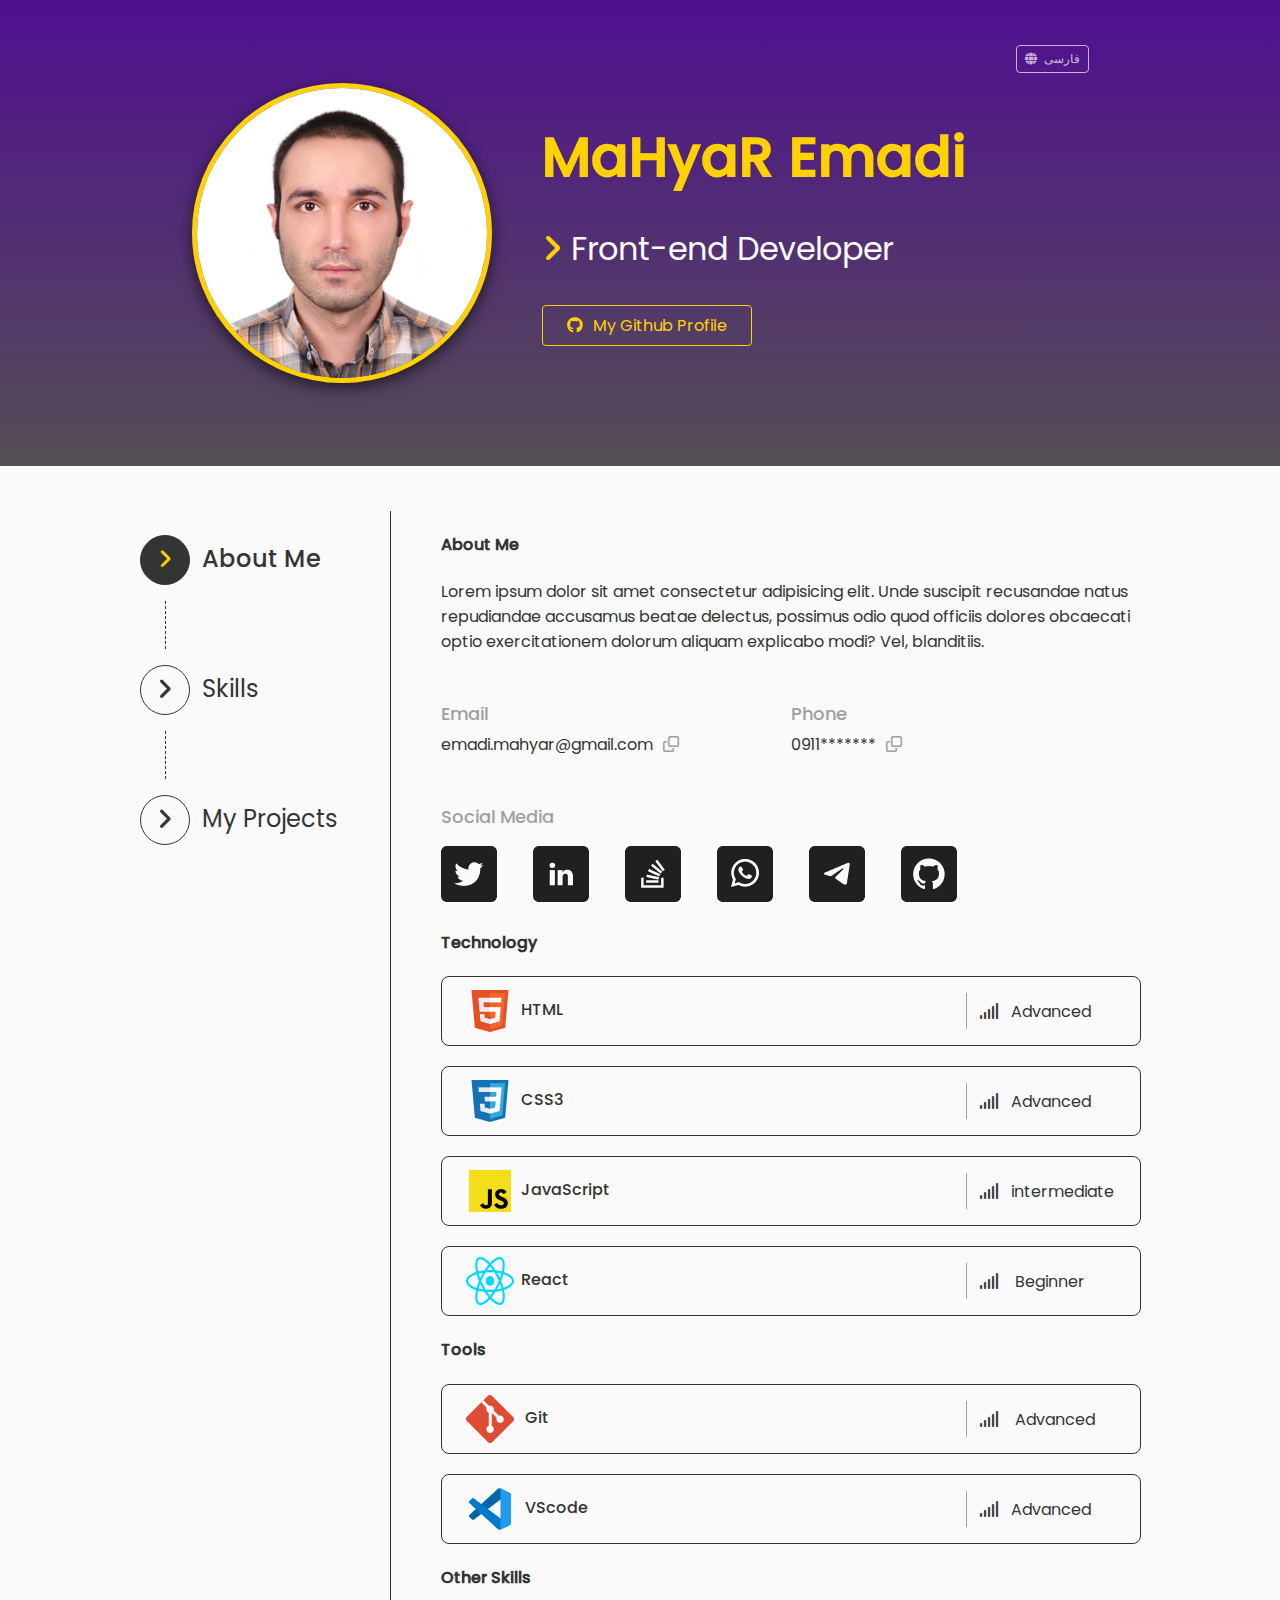
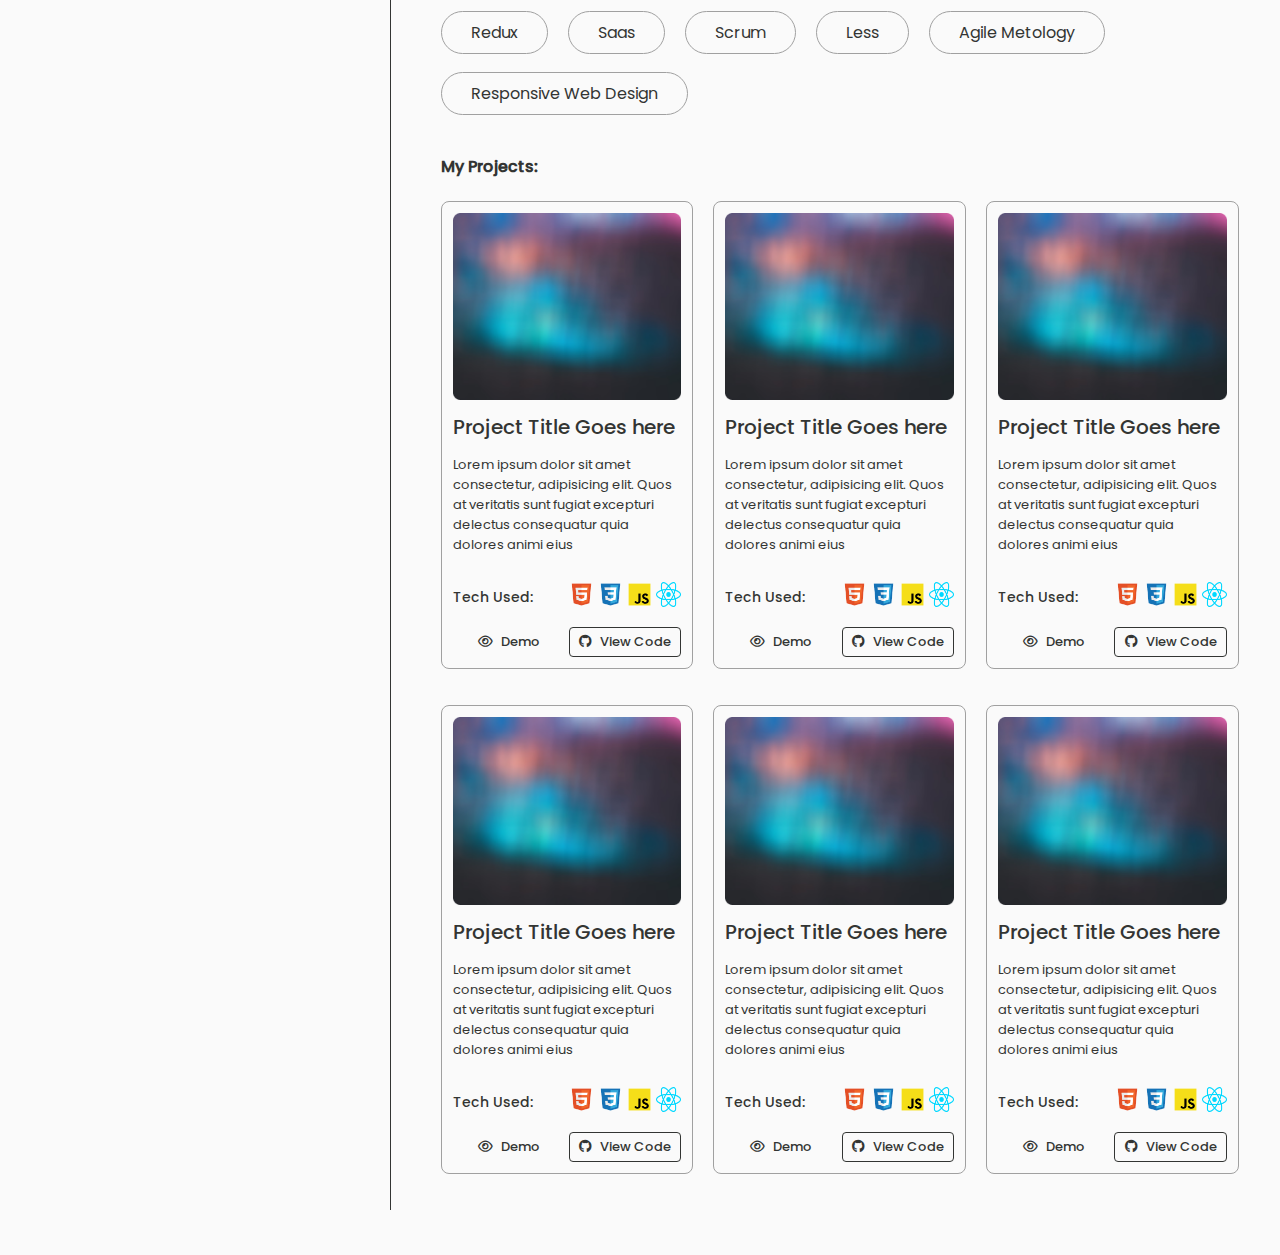
==== commit 0ce31cef: "feat : the header and sections got responsive" ====
--- a/index.html
+++ b/index.html
@@ -7,7 +7,6 @@
 		<meta name="viewport" content="width=device-width, initial-scale=1.0" />
 		<link rel="shortcut icon" href="favicon.ico" type="image/x-icon" />
 		<link rel="stylesheet" href="assets/css/style.css" />
-		<link rel="stylesheet" href="assets/css/enstyle.css" />
 		<link rel="stylesheet" href="assets/css/responsive.css" />
 		<link rel="stylesheet" href="assets/css/all.min.css" />
 		<title>MaHyaR Emadi</title>
@@ -77,7 +76,7 @@
 						</div>
 						<div>
 							<h5>Phone</h5>
-							<p>09117064397<i class="fa-regular fa-clone"></i></p>
+							<p>0911*******<i class="fa-regular fa-clone"></i></p>
 						</div>
 					</div>
 
--- a/assets/css/style.css
+++ b/assets/css/style.css
@@ -23,7 +23,6 @@
 
 * {
   font-family: "Poppins", sans-serif;
-  /* box-sizing: border-box; */
   transition: all 0.2s;
 }
 
@@ -31,7 +30,8 @@
   background-color: #fafafa;
   margin: 0px;
   color: #333533;
-  overflow-x: hidden;
+  overflow-x: clip ;
+  
 }
 
 a {
@@ -65,6 +65,7 @@
   display: flex;
   justify-content: center;
   padding: 45px 0px;
+  /* need to be fix */
 }
 
 /* Header */
@@ -205,9 +206,9 @@
 }
 
 nav ul li .marker {
-  width: 42px;
-  height: 42px;
-  line-height: 42px;
+  width: 48px;
+  height: 48px;
+  line-height: 48px;
   border: 1px solid #333533;
   border-radius: 50%;
   display: inline-block;
@@ -232,7 +233,7 @@
   display: block;
   height: 48px;
   border-left: 1px dashed #333533;
-  margin: 16px 0px 16px 21px;
+  margin: 16px 0px 16px 25px;
 }
 
 /* Section */
@@ -272,7 +273,7 @@
 
 .socials li {
   display: inline-block;
-  margin-right: 24px;
+  margin-right: 32px;
 }
 
 .socials li a span {
@@ -367,7 +368,7 @@
   border: 1px solid #a0a0a0;
   border-radius: 24px;
   display: inline-block;
-  padding: 4px 16px;
+  padding: 8px 29px;
   margin: 0px 16px 18px 0px;
 }
 
--- a/assets/css/responsive.css
+++ b/assets/css/responsive.css
@@ -0,0 +1,88 @@
+@media only screen and (max-width: 992px) {
+   body,
+   h5 {
+      background-color: #fafafa;
+      font-size: 16px;
+   }
+   nav {
+      display: none;
+   }
+   .width-section,
+   .sections {
+      width: auto;
+      border: none;
+   }
+   .header,
+   .container {
+      padding: 0;
+   }
+   .header {
+      height: auto;
+      /* min-height: auto; */
+   }
+   .header img {
+      width: 150px;
+      height: 150px;
+      position: absolute;
+      top: 68px;
+      left: 0;
+      right: 0;
+      margin: auto;
+   }
+   .lang {
+      position: absolute;
+      top: 24px;
+      right: 20px;
+   }
+   .header .position i,
+   .header .position,
+   .header .title h1,
+   .button,
+   .button i {
+      color: #333533;
+   }
+   .header .title h1 {
+      font-size: 36px;
+   }
+   .header .position {
+      font-size: 24px;
+      margin: 30px 0px;
+   }
+   .title .button {
+      border: 1px solid #333533;
+      width: 100%;
+      display: inline-block;
+      padding: 8px 0px;
+   }
+   .header .title {
+      background-color: #fafafa;
+      margin: 0;
+      width: 100%;
+      text-align: center;
+      margin-top: 150px;
+      padding: 100px 20px 60px;
+   }
+   .sections {
+      padding: 0px 20px;
+   }
+   .sections section {
+      border-top: 1px solid #d9d9d9;
+      padding: 60px 0;
+   }
+   .sections section h4 {
+      margin-top: 0;
+      font-size: 20px;
+   }
+   .contact {
+      flex-wrap: nowrap;
+   }
+   .contact div {
+      width: 100%;
+   }
+   .project {
+      width: 100%;
+   }
+   .project:not(:last-child) {
+      margin-right: 0;
+   }
+}
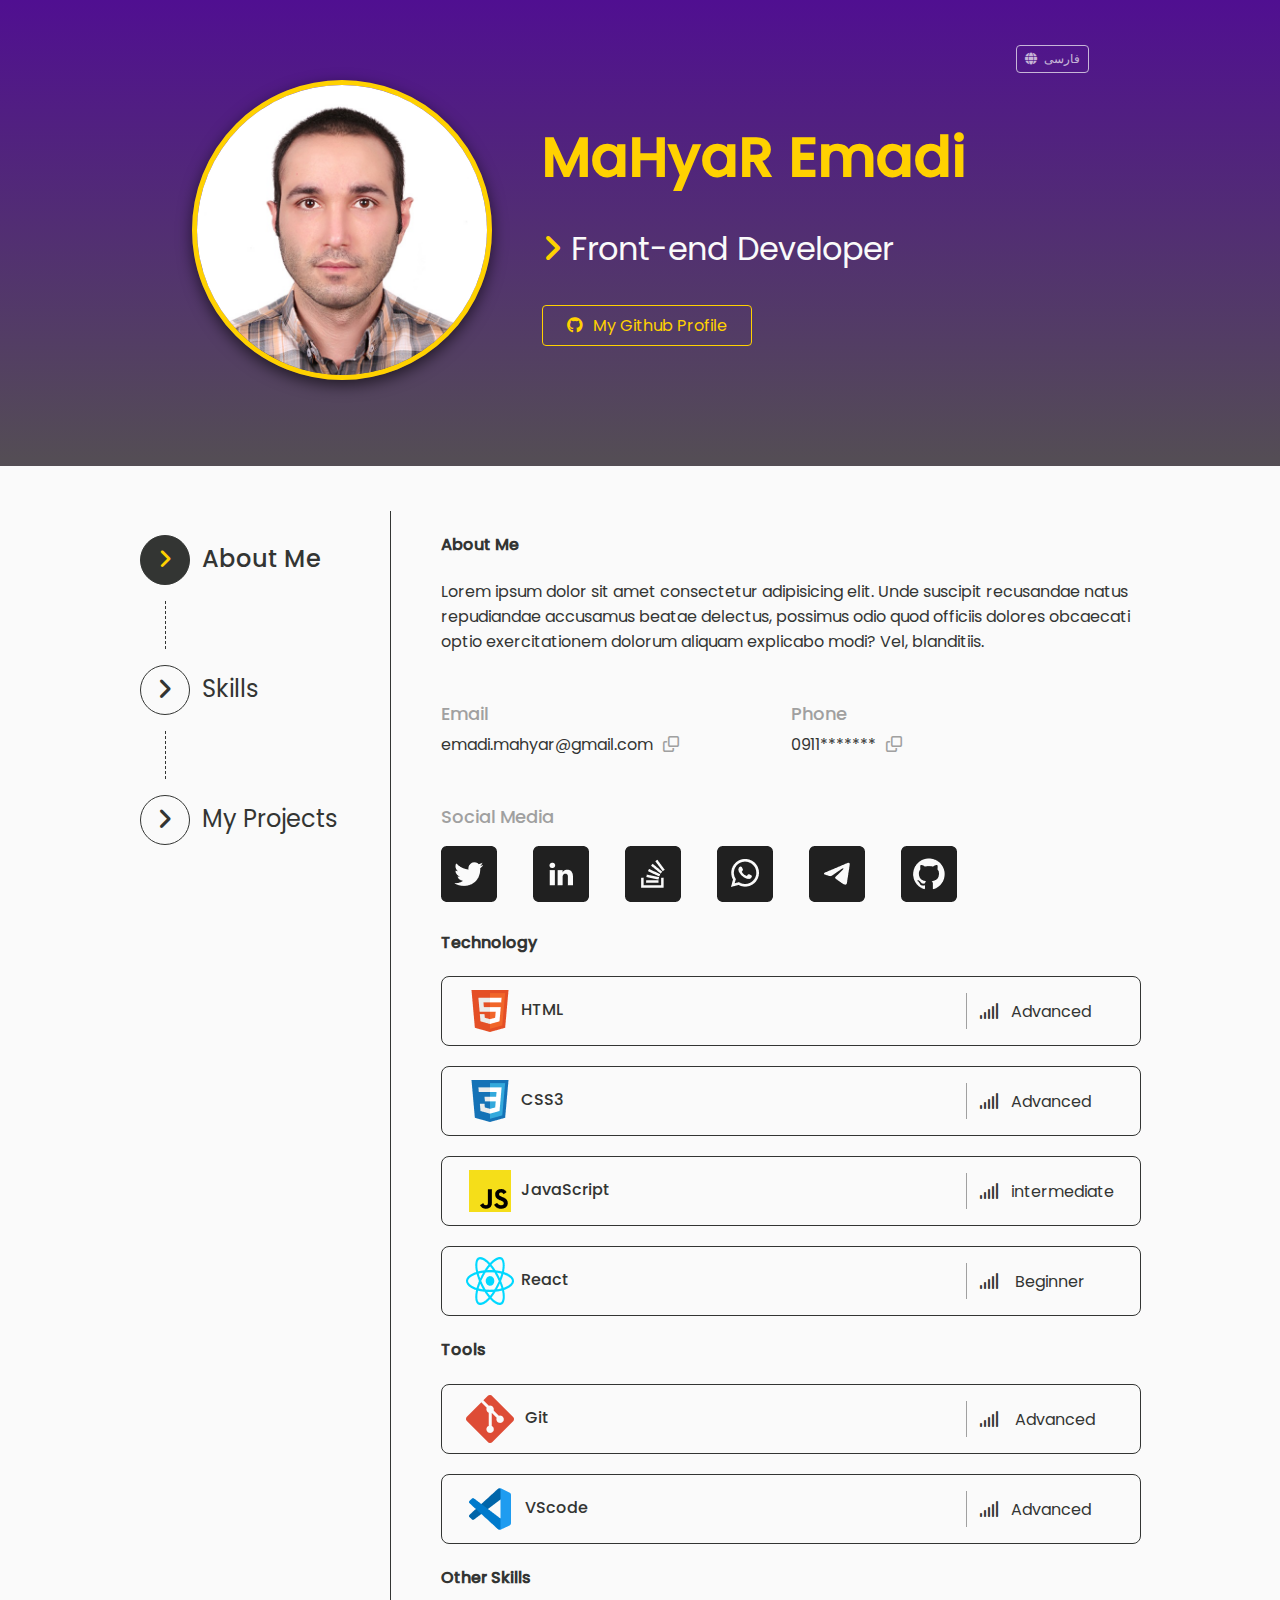
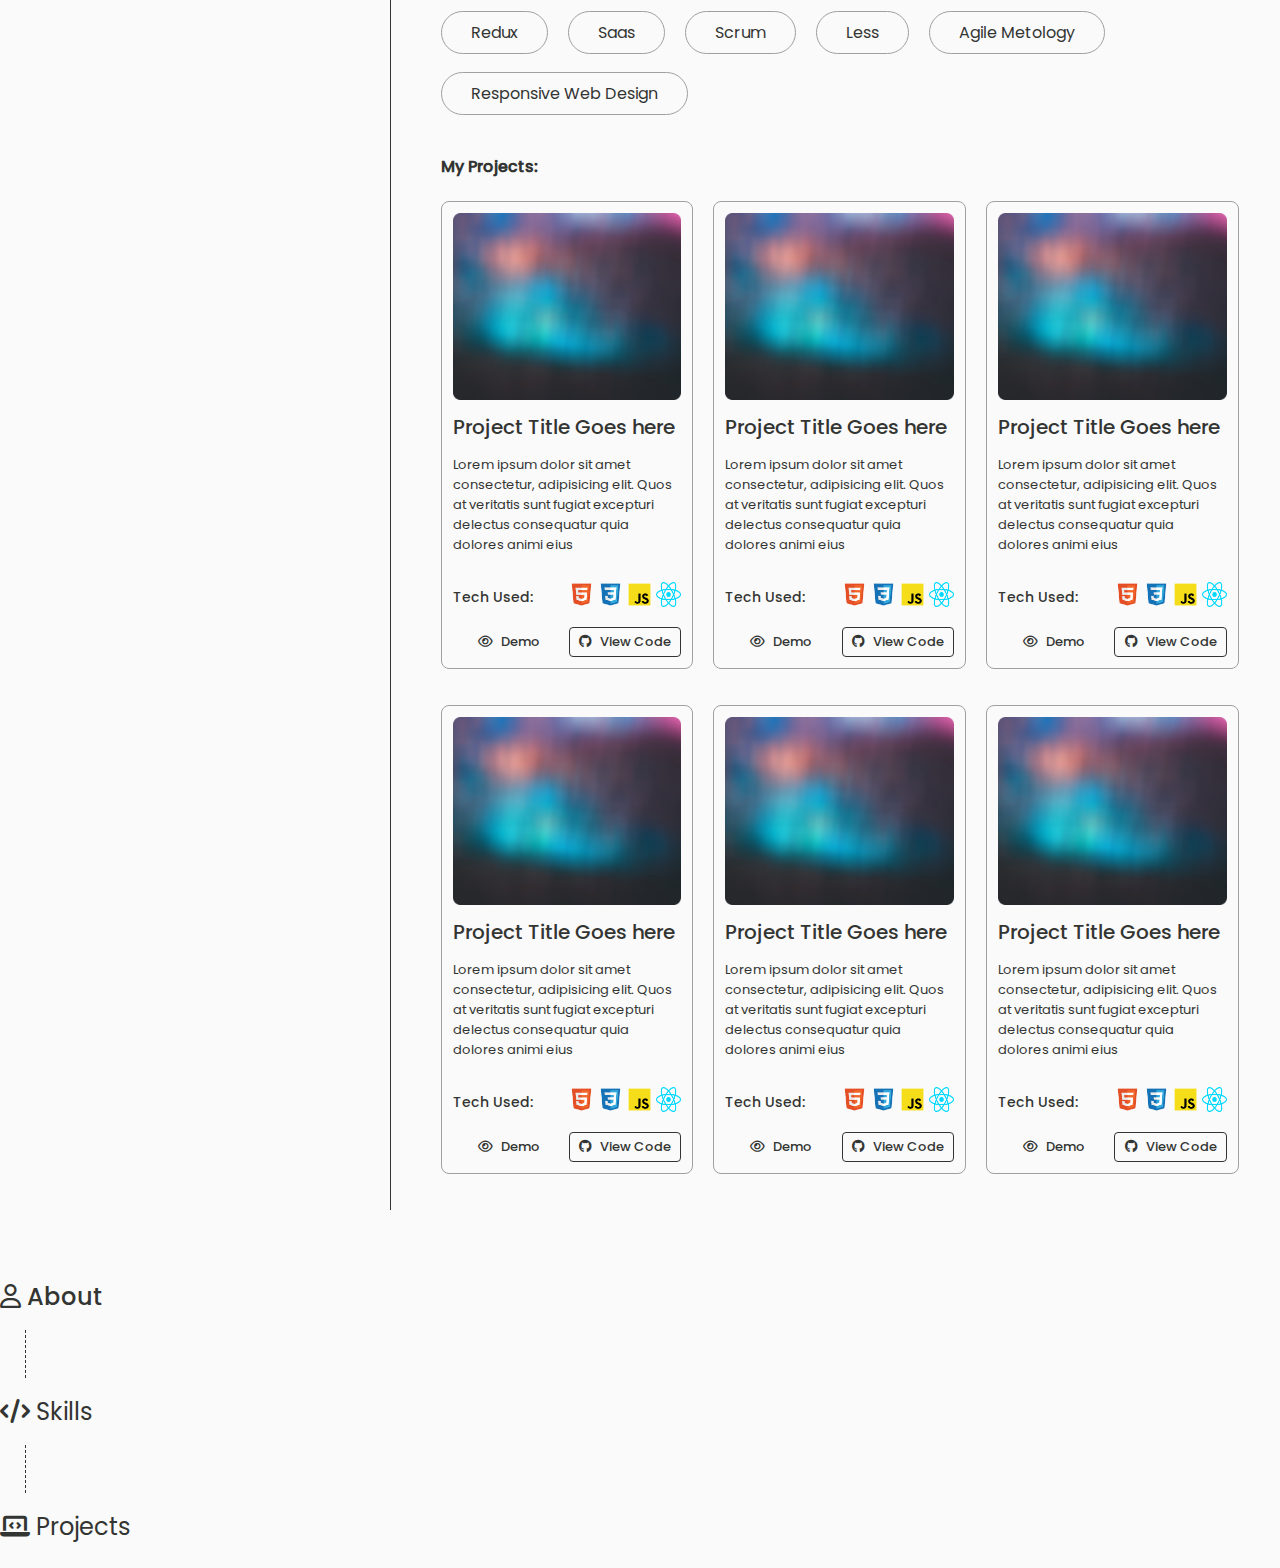
==== commit 9812a087: "add : landing page for miniprojects" ====
--- a/index.html
+++ b/index.html
@@ -14,7 +14,8 @@
 	<body>
 		<!-- Header -->
 		<header class="header">
-			<img src="assets/Mahyar Emadi.jpg" alt="MaHyaR Emadi" />
+			<a href="miniProjectsPreview.html" target="_self">
+			<img src="assets/Mahyar Emadi.jpg" alt="MaHyaR Emadi" /></a>
 			<div class="title">
 				<h1>MaHyaR Emadi</h1>
 				<h2 class="position">
@@ -57,6 +58,7 @@
 				<!-- About Me -->
 				<section>
 					<h4 id="about-me">About Me</h4>
+					
 					<p class="description paragraph">
 						Lorem ipsum dolor sit amet consectetur adipisicing elit. Unde
 						suscipit recusandae natus repudiandae accusamus beatae
@@ -494,5 +496,27 @@
 
 			</div>
 		</div>
+
+		<nav class="mobile-nav">
+			<ul>
+				<li class="active">
+					<i class="fa-regular fa-user"></i>
+						About
+				</li>
+
+				<li>
+					<i class="fa-solid fa-code"></i>
+						Skills
+				</li>
+
+				<li>
+					<i class="fa-solid fa-laptop-code"></i>
+						Projects
+				</li>
+
+			</ul>
+		</nav >
+
+		
 	</body>
 </html>
--- a/assets/css/responsive.css
+++ b/assets/css/responsive.css
@@ -85,4 +85,31 @@
    .project:not(:last-child) {
       margin-right: 0;
    }
+.mobile-nav {
+   display: block;
+   background-color: #333533;
+   color: #fafafa;
+   position: fixed;
+   right: 0;
+   bottom: 0;
+   left: 0;
 }
+.mobile-nav ul {
+   display: flex;
+   justify-content: space-between;
+   margin: 0;
+}
+.mobile-nav ul li {
+   padding-top: 15px;
+   padding-bottom: 15px;
+   text-align: center ;
+   flex: 1;
+}
+.mobile-nav ul li i {
+margin-right: 5px;
+}
+.mobile-nav ul li.active {
+   color: #ffd100;
+   border-bottom: 4px solid #ffd100;
+}
+}
